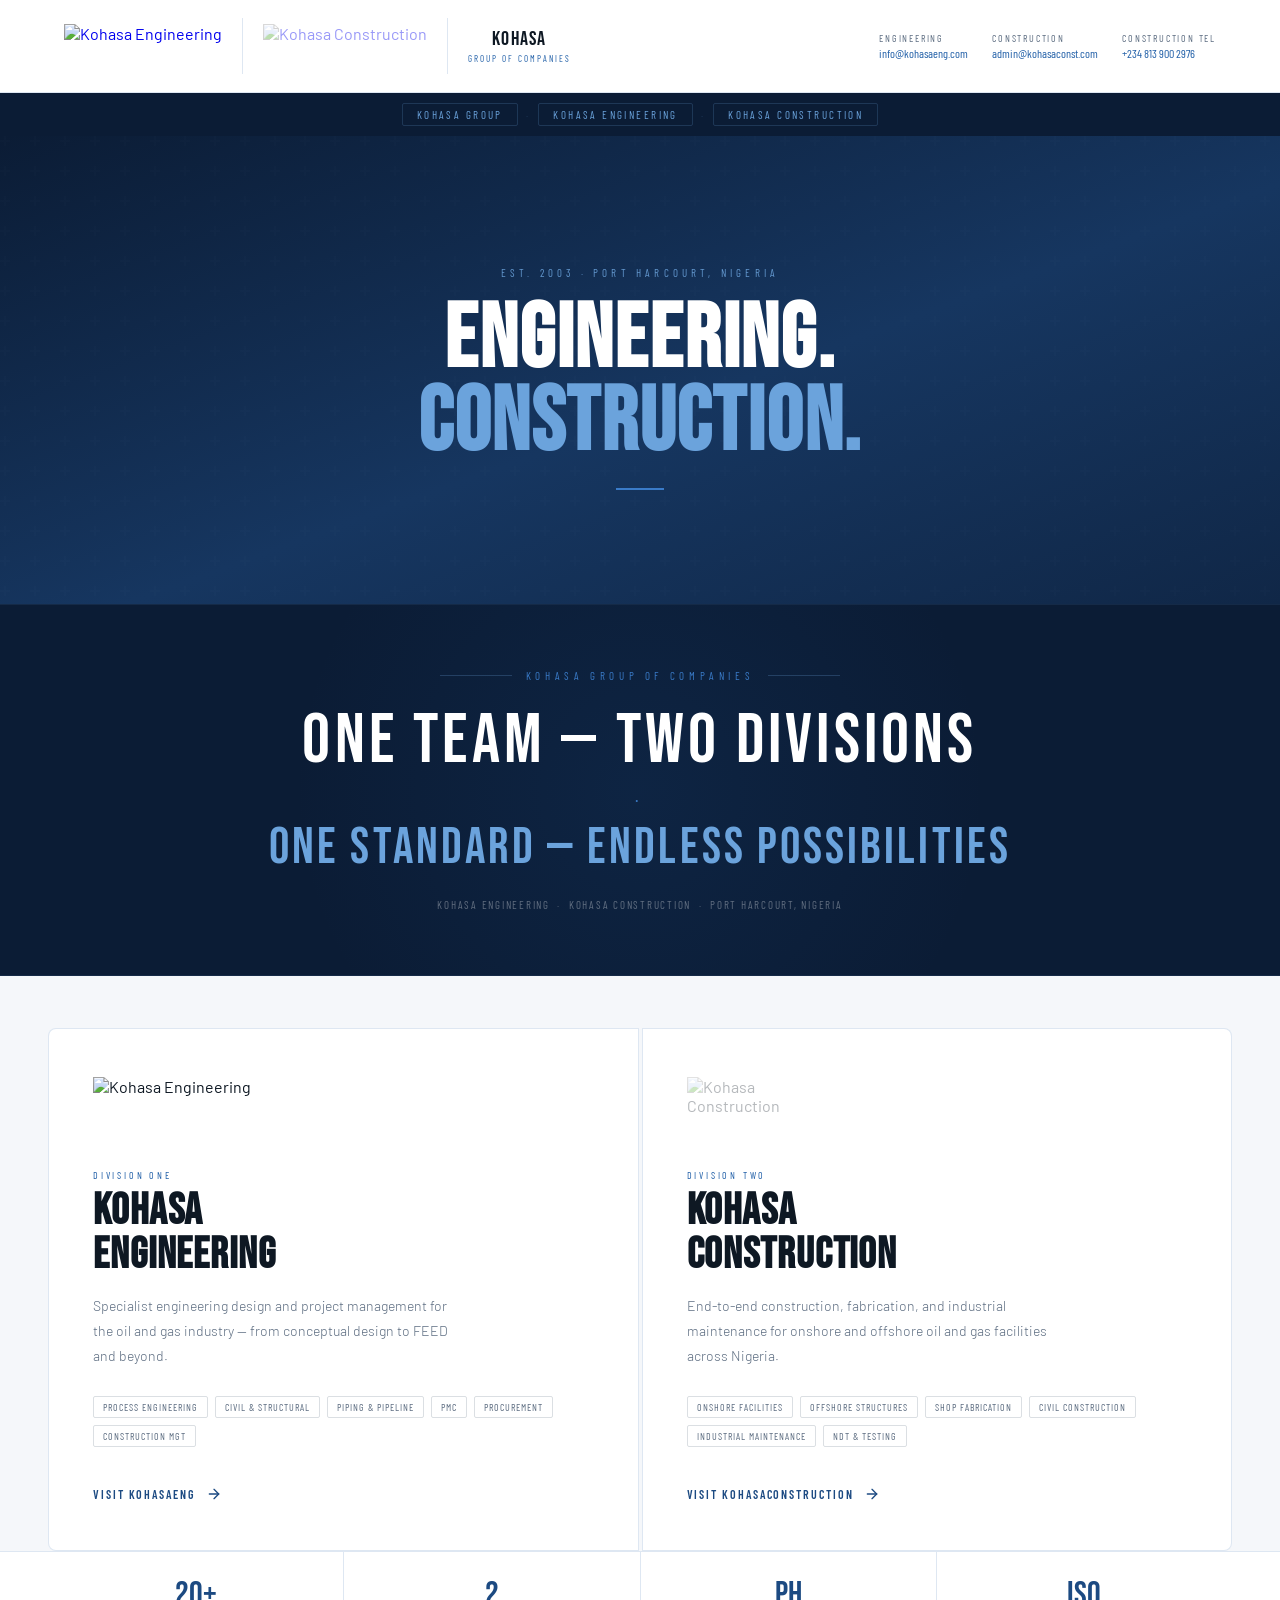
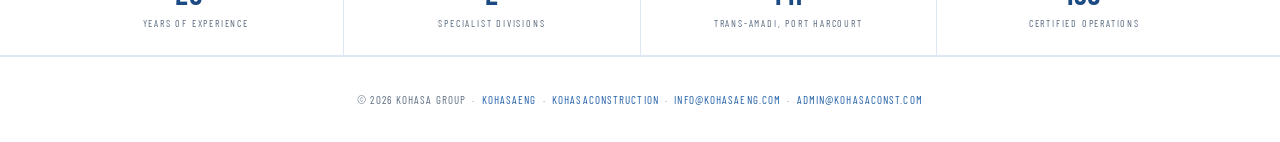
==== index.html @ 7823645b "first commit" ====
<!DOCTYPE html>
<html lang="en">
<head>
<meta charset="UTF-8">
<meta name="viewport" content="width=device-width, initial-scale=1.0">
<title>Kohasa Group — Engineering & Construction</title>
<meta name="description" content="Kohasa Group of Companies — specialist engineering and construction for oil and gas across Nigeria. Kohasa Engineering and Kohasa Construction. Est. 2003, Port Harcourt.">
<meta property="og:title" content="Kohasa Group — Engineering & Construction">
<meta property="og:description" content="Kohasa Group of Companies — One Team, One Standard, Endless Possibilities. Specialist engineering and construction for oil and gas across Nigeria.">
<meta property="og:type" content="website">
<meta name="robots" content="index, follow">
<link rel="preconnect" href="https://fonts.googleapis.com">
<link href="https://fonts.googleapis.com/css2?family=Bebas+Neue&family=Barlow:wght@300;400;500;600&family=Barlow+Condensed:wght@400;600;700&display=swap" rel="stylesheet">
<style>
*,*::before,*::after{box-sizing:border-box;margin:0;padding:0}
html{scroll-behavior:smooth;-webkit-text-size-adjust:100%}
body{background:#F5F7FA;color:#0E1823;font-family:'Barlow',sans-serif;overflow-x:hidden;min-height:100vh}
img{max-width:100%;height:auto;display:block}
:root{
  --blue-900:#0B1C35;--blue-800:#102747;--blue-700:#163660;
  --blue-600:#1C4A82;--blue-500:#2260A8;--blue-400:#3A7BC8;
  --blue-300:#6BA3DC;--blue-100:#E8F0FA;--blue-50:#F3F7FD;
  --ink:#0E1823;--ink2:#2D3A48;--mist:#5E6E82;
  --silver:#C8D4E0;--bg:#F5F7FA;--bg2:#FFFFFF;--bg3:#EDF1F7;
  --font-display:'Bebas Neue',sans-serif;
  --font-condensed:'Barlow Condensed',sans-serif;
  --border:rgba(34,96,168,0.15);
}

/* ── HEADER: three-logo bar ── */
header{
  display:flex;align-items:center;justify-content:space-between;
  padding:18px 64px;border-bottom:1px solid var(--border);
  background:var(--bg2);position:relative;z-index:10;
  flex-wrap:wrap;gap:12px;
}
/* Left: both division logos as clickable links */
.header-logos{display:flex;align-items:center;gap:0}
.header-logo-link{
  display:flex;align-items:center;justify-content:center;
  padding:6px 20px;text-decoration:none;
  border-right:1px solid var(--border);
  transition:background 0.2s;
  position:relative;
}
.header-logo-link:first-child{padding-left:0}
.header-logo-link:last-child{border-right:none}
.header-logo-link:hover{background:var(--blue-50)}
.header-logo-link img{
  height:44px;width:auto;
  object-fit:contain;
  display:block;
  /* No filter — preserve natural logo colours/transparency */
  transition:opacity 0.2s;
}
.header-logo-link:hover img{opacity:0.85}
.logo-label{
  font-family:var(--font-condensed);font-size:9px;letter-spacing:0.2em;
  text-transform:uppercase;color:var(--mist);
  position:absolute;bottom:-18px;left:50%;transform:translateX(-50%);
  white-space:nowrap;display:none; /* shown only on wider screens */
}
/* Right: contact details */
.header-contact{font-family:var(--font-condensed);font-size:12px;color:var(--mist)}
.contact-grid{display:flex;gap:24px;justify-content:flex-end;flex-wrap:wrap}
.contact-item .label{font-size:10px;letter-spacing:0.18em;text-transform:uppercase;color:var(--mist);margin-bottom:2px}
.contact-item .val a{color:var(--blue-500);text-decoration:none;transition:color 0.2s;font-size:12px}
.contact-item .val a:hover{color:var(--blue-700)}

/* ── Group identity bar ── */
.group-bar{
  background:var(--blue-900);
  display:flex;align-items:center;justify-content:center;gap:8px;
  padding:10px 40px;
  font-family:var(--font-condensed);font-size:11px;letter-spacing:0.22em;
  text-transform:uppercase;
}
.group-bar a{
  color:var(--blue-300);text-decoration:none;
  padding:4px 14px;border:1px solid rgba(107,163,220,0.2);border-radius:2px;
  transition:all 0.2s;
}
.group-bar a:hover{color:#fff;border-color:rgba(107,163,220,0.5)}
.group-bar .sep{color:rgba(107,163,220,0.25)}

/* ── Hero ── */
.hero{
  position:relative;min-height:52vh;
  display:flex;flex-direction:column;align-items:center;justify-content:center;
  text-align:center;padding:72px 40px 56px;
  background:linear-gradient(160deg,var(--blue-900) 0%,var(--blue-700) 55%,var(--blue-800) 100%);
  overflow:hidden;
}
.hero::before{
  content:'';position:absolute;inset:0;
  background:url("data:image/svg+xml,%3Csvg width='60' height='60' viewBox='0 0 60 60' xmlns='http://www.w3.org/2000/svg'%3E%3Cg fill='none'%3E%3Cg fill='%23ffffff' fill-opacity='0.025'%3E%3Cpath d='M36 34v-4h-2v4h-4v2h4v4h2v-4h4v-2h-4zm0-30V0h-2v4h-4v2h4v4h2V6h4V4h-4zM6 34v-4H4v4H0v2h4v4h2v-4h4v-2H6zM6 4V0H4v4H0v2h4v4h2V6h4V4H6z'/%3E%3C/g%3E%3C/g%3E%3C/svg%3E");opacity:0.4;
}
.hero-est{font-family:var(--font-condensed);font-size:11px;letter-spacing:0.38em;text-transform:uppercase;color:rgba(107,163,220,0.9);margin-bottom:20px;position:relative;opacity:0;animation:fadeUp 0.6s ease forwards 0.2s}
.hero-title{font-family:var(--font-display);font-size:clamp(40px,7vw,96px);line-height:0.92;letter-spacing:0.02em;color:#fff;position:relative;opacity:0;animation:fadeUp 0.8s ease forwards 0.4s}
.hero-title span{color:var(--blue-300);display:block}
.hero-divider{width:48px;height:2px;background:var(--blue-400);margin:24px auto 0;position:relative;opacity:0;animation:fadeIn 1s ease forwards 0.8s}

/* ── SLOGAN ── */
.slogan-band{
  background:var(--blue-900);padding:64px 40px;text-align:center;
  border-top:1px solid rgba(107,163,220,0.1);border-bottom:1px solid rgba(107,163,220,0.1);
  position:relative;overflow:hidden;
}
.slogan-band::before{
  content:'';position:absolute;left:50%;top:50%;transform:translate(-50%,-50%);
  width:700px;height:700px;
  background:radial-gradient(ellipse,rgba(34,96,168,0.12) 0%,transparent 70%);
  pointer-events:none;
}
.slogan-inner{max-width:900px;margin:0 auto;position:relative}
.slogan-hl{font-family:var(--font-condensed);font-size:11px;letter-spacing:0.42em;text-transform:uppercase;color:var(--blue-400);margin-bottom:24px;display:flex;align-items:center;justify-content:center;gap:14px}
.slogan-hl::before,.slogan-hl::after{content:'';flex:1;max-width:72px;height:1px;background:rgba(107,163,220,0.25)}
.slogan-line1{font-family:var(--font-display);font-size:clamp(32px,5.5vw,72px);line-height:1;letter-spacing:0.06em;color:#fff;display:block;margin-bottom:6px}
.slogan-dot{color:var(--blue-400);margin:12px 0;display:block;font-family:var(--font-condensed);font-size:18px;letter-spacing:0.3em}
.slogan-line2{font-family:var(--font-display);font-size:clamp(24px,4vw,54px);line-height:1;letter-spacing:0.06em;color:var(--blue-300);display:block}
.slogan-sub{font-family:var(--font-condensed);font-size:11px;letter-spacing:0.16em;text-transform:uppercase;color:rgba(255,255,255,0.35);margin-top:24px}

/* ── DIVISION CARDS — logo replaces icon box + numbers removed ── */
.divisions-wrap{padding:52px 48px 0;max-width:1280px;margin:0 auto}
.divisions{display:grid;grid-template-columns:1fr 1fr;gap:3px}
.div-card{
  background:var(--bg2);border:1px solid var(--border);
  padding:48px 44px;text-decoration:none;color:inherit;
  position:relative;overflow:hidden;transition:all 0.35s ease;display:block;
}
.div-card:first-child{border-radius:8px 0 0 8px}
.div-card:last-child{border-radius:0 8px 8px 0}
.div-card::before{content:'';position:absolute;top:0;left:0;right:0;height:3px;background:linear-gradient(90deg,var(--blue-500),var(--blue-400));transform:scaleX(0);transform-origin:left;transition:transform 0.4s ease}
.div-card:hover{border-color:rgba(34,96,168,0.35);transform:translateY(-3px);box-shadow:0 12px 40px rgba(22,54,96,0.12)}
.div-card:hover::before{transform:scaleX(1)}

/* ── Logo in card (replaces generic icon + number) ── */
.card-logo{
  height:64px;width:auto;max-width:160px;
  object-fit:contain;
  display:block;
  margin-bottom:28px;
  /* No background box, no border, no filter — natural transparency */
}

.card-eyebrow{font-family:var(--font-condensed);font-size:10px;letter-spacing:0.28em;text-transform:uppercase;color:var(--blue-500);margin-bottom:8px}
.card-title{font-family:var(--font-display);font-size:clamp(32px,3.5vw,44px);line-height:1;letter-spacing:0.02em;color:var(--ink);margin-bottom:16px}
.card-desc{font-size:14px;font-weight:300;color:var(--mist);line-height:1.8;margin-bottom:28px;max-width:360px}
.card-pills{display:flex;flex-wrap:wrap;gap:7px;margin-bottom:36px}
.pill{font-family:var(--font-condensed);font-size:10px;letter-spacing:0.1em;text-transform:uppercase;color:var(--mist);border:1px solid rgba(94,110,130,0.22);border-radius:2px;padding:4px 9px;transition:all 0.25s}
.div-card:hover .pill{border-color:rgba(34,96,168,0.25);color:var(--ink2)}
.card-cta{display:inline-flex;align-items:center;gap:10px;font-family:var(--font-condensed);font-size:12px;font-weight:600;letter-spacing:0.16em;text-transform:uppercase;color:var(--blue-600);transition:gap 0.3s}
.div-card:hover .card-cta{gap:16px}
.card-cta svg{width:16px;height:16px;stroke:currentColor;fill:none;stroke-width:2;stroke-linecap:round}

/* ── Stats ── */
.stats{display:flex;max-width:1280px;margin:0 auto;padding:0 48px;border-top:1px solid var(--border);border-bottom:1px solid var(--border);background:var(--bg2)}
.stat{flex:1;padding:26px 20px;text-align:center;border-right:1px solid var(--border)}
.stat:last-child{border-right:none}
.stat-num{font-family:var(--font-display);font-size:34px;color:var(--blue-600);line-height:1}
.stat-lbl{font-family:var(--font-condensed);font-size:10px;letter-spacing:0.18em;text-transform:uppercase;color:var(--mist);margin-top:5px}

/* ── Footer ── */
footer{text-align:center;padding:36px 24px;border-top:1px solid var(--border);background:var(--bg2)}
footer p{font-family:var(--font-condensed);font-size:11px;letter-spacing:0.1em;text-transform:uppercase;color:var(--mist)}
footer a{color:var(--blue-500);text-decoration:none}

@keyframes fadeUp{from{opacity:0;transform:translateY(20px)}to{opacity:1;transform:translateY(0)}}
@keyframes fadeIn{from{opacity:0}to{opacity:1}}

/* ── RESPONSIVE ── */
@media(max-width:1024px){
  header,.divisions-wrap{padding-left:32px;padding-right:32px}
  .stats{padding:0 32px}
  .div-card{padding:40px 32px}
  .header-logo-link{padding:6px 14px}
  .header-logo-link img{height:38px}
}
@media(max-width:768px){
  header{padding:14px 20px;flex-direction:column;align-items:flex-start;gap:14px}
  .header-logos{gap:0;width:100%}
  .header-logo-link{padding:4px 12px;flex:1;justify-content:center}
  .header-logo-link:first-child{padding-left:6px}
  .header-logo-link img{height:34px}
  .contact-grid{gap:12px}
  .group-bar{padding:8px 20px;font-size:10px;gap:6px;flex-wrap:wrap;justify-content:center}
  .hero{padding:56px 24px 44px;min-height:auto}
  .hero-title{font-size:clamp(36px,10vw,64px)}
  .slogan-band{padding:48px 24px}
  .slogan-line1{font-size:clamp(26px,7vw,52px)}
  .slogan-line2{font-size:clamp(20px,5.5vw,40px)}
  .divisions-wrap{padding:36px 20px 0}
  .divisions{grid-template-columns:1fr;gap:2px}
  .div-card:first-child{border-radius:8px 8px 0 0}
  .div-card:last-child{border-radius:0 0 8px 8px}
  .div-card{padding:32px 24px}
  .card-logo{height:52px}
  .stats{flex-wrap:wrap;padding:0 20px}
  .stat{flex:1 1 50%;border-right:none;border-bottom:1px solid var(--border)}
  .stat:nth-child(3),.stat:nth-child(4){border-bottom:none}
  footer{padding:24px 20px}
}
@media(max-width:480px){
  .header-logos{justify-content:space-between}
  .header-logo-link img{height:30px}
  .div-card{padding:24px 18px}
  .card-title{font-size:clamp(28px,8vw,38px)}
  .stat-num{font-size:28px}
  .group-bar a{padding:3px 10px}
}
</style>
</head>
<body>

<!-- HEADER: Engineering logo + Construction logo + contact -->
<header>
  <div class="header-logos">
    <!-- Engineering logo → clicks to Engineering site -->
    <a href="/kohasaeng-homepage" class="header-logo-link" title="Kohasa Engineering">
      <img src="https://drive.google.com/thumbnail?id=1r__-mLttRfHxNnIBa6eSXWG81jdgNF5y&sz=w400"
           alt="Kohasa Engineering"
           width="auto" height="44"
           loading="eager">
    </a>
    <!-- Construction logo → clicks to Construction site -->
    <a href="/kohasaconstruction-homepage" class="header-logo-link" title="Kohasa Construction">
      <img src="https://drive.google.com/thumbnail?id=149LEx84gGeRgpYw9gJ3u1e4w8W-I6AcC&sz=w400"
           alt="Kohasa Construction"
           width="auto" height="44"
           loading="eager"
           onerror="this.style.opacity='0.4';this.alt='Kohasa Construction'">
    </a>
    <!-- Group name → stays on/leads to this landing page -->
    <a href="/" class="header-logo-link" title="Kohasa Group of Companies" style="font-family:var(--font-display);font-size:clamp(14px,2vw,20px);letter-spacing:0.06em;color:var(--ink);flex-direction:column;line-height:1;gap:2px;white-space:nowrap">
      KOHASA<span style="font-family:var(--font-condensed);font-size:9px;letter-spacing:0.22em;color:var(--blue-500);text-transform:uppercase;margin-top:3px">GROUP OF COMPANIES</span>
    </a>
  </div>
  <div class="header-contact">
    <div class="contact-grid">
      <div class="contact-item">
        <div class="label">Engineering</div>
        <div class="val"><a href="mailto:info@kohasaeng.com">info@kohasaeng.com</a></div>
      </div>
      <div class="contact-item">
        <div class="label">Construction</div>
        <div class="val"><a href="mailto:admin@kohasaconst.com">admin@kohasaconst.com</a></div>
      </div>
      <div class="contact-item">
        <div class="label">Construction Tel</div>
        <div class="val"><a href="tel:+2348139002976">+234 813 900 2976</a></div>
      </div>
    </div>
  </div>
</header>

<!-- Group nav bar -->
<div class="group-bar">
  <a href="/">Kohasa Group</a>
  <span class="sep">·</span>
  <a href="/kohasaeng-homepage">Kohasa Engineering</a>
  <span class="sep">·</span>
  <a href="/kohasaconstruction-homepage">Kohasa Construction</a>
</div>

<main>
  <section class="hero">
    <p class="hero-est">Est. 2003 · Port Harcourt, Nigeria</p>
    <h1 class="hero-title">Engineering.<span>Construction.</span></h1>
    <div class="hero-divider"></div>
  </section>

  <!-- SLOGAN -->
  <div class="slogan-band">
    <div class="slogan-inner">
      <div class="slogan-hl">Kohasa Group of Companies</div>
      <span class="slogan-line1">ONE TEAM — TWO DIVISIONS</span>
      <span class="slogan-dot">·</span>
      <span class="slogan-line2">ONE STANDARD — ENDLESS POSSIBILITIES</span>
      <p class="slogan-sub">Kohasa Engineering &nbsp;·&nbsp; Kohasa Construction &nbsp;·&nbsp; Port Harcourt, Nigeria</p>
    </div>
  </div>

  <!-- DIVISION CARDS — actual logos, no 01/02 numbers, no generic SVG boxes -->
  <div class="divisions-wrap">
    <div class="divisions">
      <a href="/kohasaeng-homepage" class="div-card">
        <!-- Engineering logo replaces generic house icon + "01" -->
        <img
          src="https://drive.google.com/thumbnail?id=1r__-mLttRfHxNnIBa6eSXWG81jdgNF5y&sz=w400"
          alt="Kohasa Engineering"
          class="card-logo"
          loading="eager">
        <p class="card-eyebrow">Division One</p>
        <h2 class="card-title">KOHASA<br>ENGINEERING</h2>
        <p class="card-desc">Specialist engineering design and project management for the oil and gas industry — from conceptual design to FEED and beyond.</p>
        <div class="card-pills">
          <span class="pill">Process Engineering</span><span class="pill">Civil & Structural</span>
          <span class="pill">Piping & Pipeline</span><span class="pill">PMC</span>
          <span class="pill">Procurement</span><span class="pill">Construction Mgt</span>
        </div>
        <span class="card-cta">Visit KohasaEng <svg viewBox="0 0 24 24"><line x1="5" y1="12" x2="19" y2="12"/><polyline points="12 5 19 12 12 19"/></svg></span>
      </a>

      <a href="/kohasaconstruction-homepage" class="div-card">
        <!-- Construction logo replaces generic hexagon icon + "02" -->
        <img
          src="https://drive.google.com/thumbnail?id=149LEx84gGeRgpYw9gJ3u1e4w8W-I6AcC&sz=w400"
          alt="Kohasa Construction"
          class="card-logo"
          loading="eager"
          onerror="this.style.opacity='0.3'">
        <p class="card-eyebrow">Division Two</p>
        <h2 class="card-title">KOHASA<br>CONSTRUCTION</h2>
        <p class="card-desc">End-to-end construction, fabrication, and industrial maintenance for onshore and offshore oil and gas facilities across Nigeria.</p>
        <div class="card-pills">
          <span class="pill">Onshore Facilities</span><span class="pill">Offshore Structures</span>
          <span class="pill">Shop Fabrication</span><span class="pill">Civil Construction</span>
          <span class="pill">Industrial Maintenance</span><span class="pill">NDT & Testing</span>
        </div>
        <span class="card-cta">Visit KohasaConstruction <svg viewBox="0 0 24 24"><line x1="5" y1="12" x2="19" y2="12"/><polyline points="12 5 19 12 12 19"/></svg></span>
      </a>
    </div>
  </div>

  <div class="stats" style="margin-top:0">
    <div class="stat"><div class="stat-num">20+</div><div class="stat-lbl">Years of Experience</div></div>
    <div class="stat"><div class="stat-num">2</div><div class="stat-lbl">Specialist Divisions</div></div>
    <div class="stat"><div class="stat-num">PH</div><div class="stat-lbl">Trans-Amadi, Port Harcourt</div></div>
    <div class="stat"><div class="stat-num">ISO</div><div class="stat-lbl">Certified Operations</div></div>
  </div>
</main>

<footer>
  <p>© 2026 Kohasa Group &nbsp;·&nbsp; <a href="/kohasaeng-homepage">KohasaEng</a> &nbsp;·&nbsp; <a href="/kohasaconstruction-homepage">KohasaConstruction</a> &nbsp;·&nbsp; <a href="mailto:info@kohasaeng.com">info@kohasaeng.com</a> &nbsp;·&nbsp; <a href="mailto:admin@kohasaconst.com">admin@kohasaconst.com</a></p>
</footer>

</body>
</html>
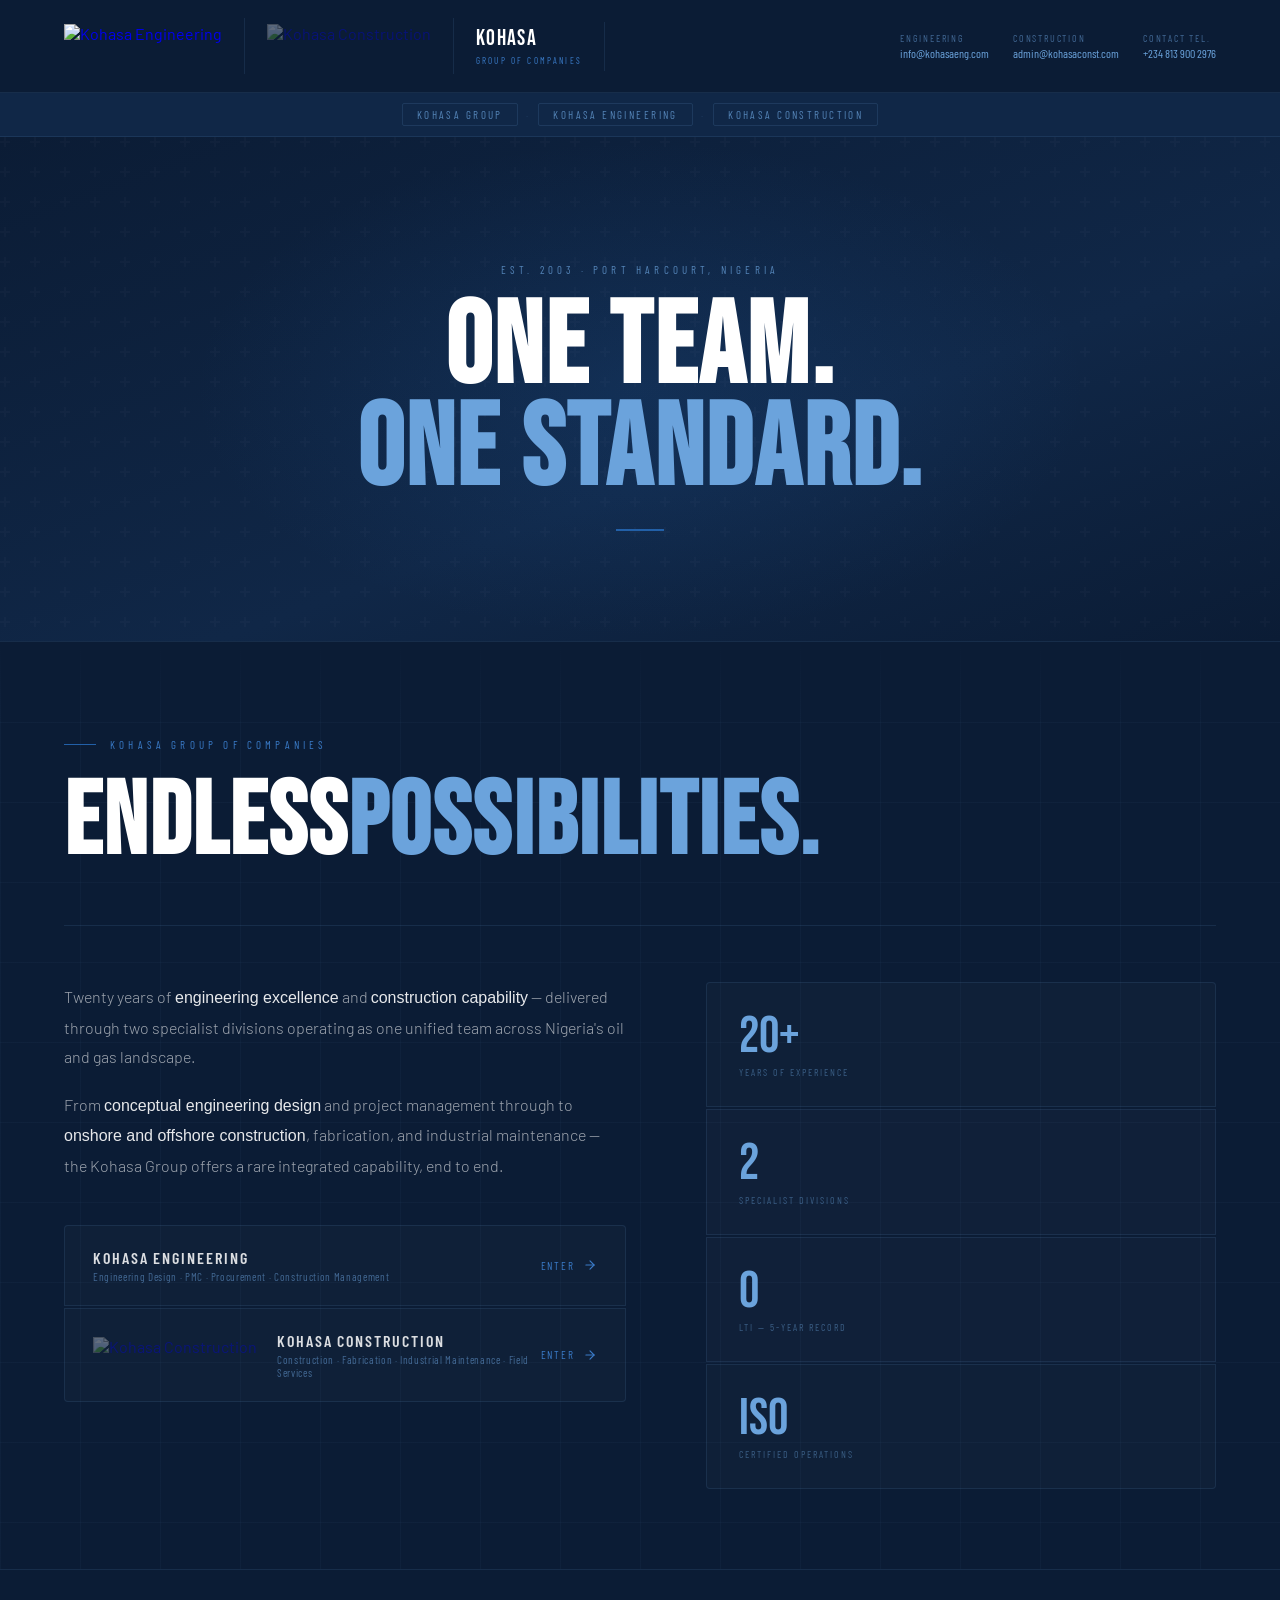
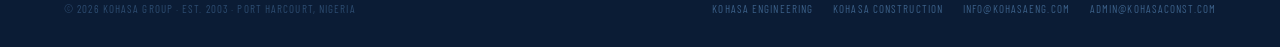
==== commit 8ba4c9db: "Initial commit" ====
--- a/index.html
+++ b/index.html
@@ -14,7 +14,7 @@
 <style>
 *,*::before,*::after{box-sizing:border-box;margin:0;padding:0}
 html{scroll-behavior:smooth;-webkit-text-size-adjust:100%}
-body{background:#F5F7FA;color:#0E1823;font-family:'Barlow',sans-serif;overflow-x:hidden;min-height:100vh}
+body{background:#0B1C35;color:#0E1823;font-family:'Barlow',sans-serif;overflow-x:hidden;min-height:100vh}
 img{max-width:100%;height:auto;display:block}
 :root{
   --blue-900:#0B1C35;--blue-800:#102747;--blue-700:#163660;
@@ -25,214 +25,317 @@
   --font-display:'Bebas Neue',sans-serif;
   --font-condensed:'Barlow Condensed',sans-serif;
   --border:rgba(34,96,168,0.15);
-}
-
-/* ── HEADER: three-logo bar ── */
+  --border-dark:rgba(107,163,220,0.12);
+}
+
+/* ── HEADER ── */
 header{
   display:flex;align-items:center;justify-content:space-between;
-  padding:18px 64px;border-bottom:1px solid var(--border);
-  background:var(--bg2);position:relative;z-index:10;
+  padding:18px 64px;border-bottom:1px solid var(--border-dark);
+  background:var(--blue-900);position:relative;z-index:10;
   flex-wrap:wrap;gap:12px;
 }
-/* Left: both division logos as clickable links */
 .header-logos{display:flex;align-items:center;gap:0}
 .header-logo-link{
   display:flex;align-items:center;justify-content:center;
-  padding:6px 20px;text-decoration:none;
-  border-right:1px solid var(--border);
+  padding:6px 22px;text-decoration:none;
+  border-right:1px solid var(--border-dark);
   transition:background 0.2s;
-  position:relative;
 }
 .header-logo-link:first-child{padding-left:0}
 .header-logo-link:last-child{border-right:none}
-.header-logo-link:hover{background:var(--blue-50)}
+.header-logo-link:hover{background:rgba(255,255,255,0.04)}
 .header-logo-link img{
-  height:44px;width:auto;
-  object-fit:contain;
-  display:block;
-  /* No filter — preserve natural logo colours/transparency */
+  height:44px;width:auto;object-fit:contain;display:block;
   transition:opacity 0.2s;
 }
-.header-logo-link:hover img{opacity:0.85}
-.logo-label{
-  font-family:var(--font-condensed);font-size:9px;letter-spacing:0.2em;
-  text-transform:uppercase;color:var(--mist);
-  position:absolute;bottom:-18px;left:50%;transform:translateX(-50%);
-  white-space:nowrap;display:none; /* shown only on wider screens */
-}
-/* Right: contact details */
-.header-contact{font-family:var(--font-condensed);font-size:12px;color:var(--mist)}
+.header-logo-link:hover img{opacity:0.8}
+/* Group name text link */
+.group-name-link{
+  display:flex;flex-direction:column;line-height:1;gap:3px;
+  padding:6px 22px;text-decoration:none;border-right:1px solid var(--border-dark);
+  transition:background 0.2s;
+}
+.group-name-link:hover{background:rgba(255,255,255,0.04)}
+.group-name-link .gn{font-family:var(--font-display);font-size:clamp(16px,2vw,22px);letter-spacing:0.06em;color:#fff;line-height:1}
+.group-name-link .gs{font-family:var(--font-condensed);font-size:9px;letter-spacing:0.24em;color:var(--blue-400);text-transform:uppercase;margin-top:3px}
+/* Header contact */
+.header-contact{font-family:var(--font-condensed);font-size:12px}
 .contact-grid{display:flex;gap:24px;justify-content:flex-end;flex-wrap:wrap}
-.contact-item .label{font-size:10px;letter-spacing:0.18em;text-transform:uppercase;color:var(--mist);margin-bottom:2px}
-.contact-item .val a{color:var(--blue-500);text-decoration:none;transition:color 0.2s;font-size:12px}
-.contact-item .val a:hover{color:var(--blue-700)}
-
-/* ── Group identity bar ── */
+.contact-item .label{font-size:10px;letter-spacing:0.18em;text-transform:uppercase;color:rgba(107,163,220,0.55);margin-bottom:2px}
+.contact-item .val a{color:var(--blue-300);text-decoration:none;transition:color 0.2s;font-size:12px}
+.contact-item .val a:hover{color:#fff}
+
+/* ── Group nav bar ── */
 .group-bar{
-  background:var(--blue-900);
+  background:var(--blue-800);border-bottom:1px solid var(--border-dark);
   display:flex;align-items:center;justify-content:center;gap:8px;
   padding:10px 40px;
-  font-family:var(--font-condensed);font-size:11px;letter-spacing:0.22em;
-  text-transform:uppercase;
+  font-family:var(--font-condensed);font-size:11px;letter-spacing:0.22em;text-transform:uppercase;
 }
 .group-bar a{
-  color:var(--blue-300);text-decoration:none;
-  padding:4px 14px;border:1px solid rgba(107,163,220,0.2);border-radius:2px;
+  color:rgba(107,163,220,0.75);text-decoration:none;
+  padding:4px 14px;border:1px solid rgba(107,163,220,0.15);border-radius:2px;
   transition:all 0.2s;
 }
 .group-bar a:hover{color:#fff;border-color:rgba(107,163,220,0.5)}
-.group-bar .sep{color:rgba(107,163,220,0.25)}
-
-/* ── Hero ── */
+.group-bar .sep{color:rgba(107,163,220,0.2)}
+
+/* ── HERO ── */
 .hero{
-  position:relative;min-height:52vh;
+  position:relative;min-height:56vh;
   display:flex;flex-direction:column;align-items:center;justify-content:center;
-  text-align:center;padding:72px 40px 56px;
-  background:linear-gradient(160deg,var(--blue-900) 0%,var(--blue-700) 55%,var(--blue-800) 100%);
+  text-align:center;padding:80px 40px 64px;
+  background:linear-gradient(160deg,var(--blue-900) 0%,var(--blue-800) 60%,var(--blue-900) 100%);
   overflow:hidden;
 }
 .hero::before{
   content:'';position:absolute;inset:0;
-  background:url("data:image/svg+xml,%3Csvg width='60' height='60' viewBox='0 0 60 60' xmlns='http://www.w3.org/2000/svg'%3E%3Cg fill='none'%3E%3Cg fill='%23ffffff' fill-opacity='0.025'%3E%3Cpath d='M36 34v-4h-2v4h-4v2h4v4h2v-4h4v-2h-4zm0-30V0h-2v4h-4v2h4v4h2V6h4V4h-4zM6 34v-4H4v4H0v2h4v4h2v-4h4v-2H6zM6 4V0H4v4H0v2h4v4h2V6h4V4H6z'/%3E%3C/g%3E%3C/g%3E%3C/svg%3E");opacity:0.4;
-}
-.hero-est{font-family:var(--font-condensed);font-size:11px;letter-spacing:0.38em;text-transform:uppercase;color:rgba(107,163,220,0.9);margin-bottom:20px;position:relative;opacity:0;animation:fadeUp 0.6s ease forwards 0.2s}
-.hero-title{font-family:var(--font-display);font-size:clamp(40px,7vw,96px);line-height:0.92;letter-spacing:0.02em;color:#fff;position:relative;opacity:0;animation:fadeUp 0.8s ease forwards 0.4s}
-.hero-title span{color:var(--blue-300);display:block}
-.hero-divider{width:48px;height:2px;background:var(--blue-400);margin:24px auto 0;position:relative;opacity:0;animation:fadeIn 1s ease forwards 0.8s}
-
-/* ── SLOGAN ── */
-.slogan-band{
-  background:var(--blue-900);padding:64px 40px;text-align:center;
-  border-top:1px solid rgba(107,163,220,0.1);border-bottom:1px solid rgba(107,163,220,0.1);
+  background:url("data:image/svg+xml,%3Csvg width='60' height='60' viewBox='0 0 60 60' xmlns='http://www.w3.org/2000/svg'%3E%3Cg fill='none'%3E%3Cg fill='%23ffffff' fill-opacity='0.02'%3E%3Cpath d='M36 34v-4h-2v4h-4v2h4v4h2v-4h4v-2h-4zm0-30V0h-2v4h-4v2h4v4h2V6h4V4h-4zM6 34v-4H4v4H0v2h4v4h2v-4h4v-2H6zM6 4V0H4v4H0v2h4v4h2V6h4V4H6z'/%3E%3C/g%3E%3C/g%3E%3C/svg%3E");
+  opacity:1;
+}
+/* Radial glow behind hero text */
+.hero::after{
+  content:'';position:absolute;left:50%;top:50%;transform:translate(-50%,-50%);
+  width:900px;height:500px;
+  background:radial-gradient(ellipse,rgba(34,96,168,0.18) 0%,transparent 70%);
+  pointer-events:none;
+}
+.hero-est{
+  font-family:var(--font-condensed);font-size:11px;letter-spacing:0.38em;
+  text-transform:uppercase;color:rgba(107,163,220,0.75);
+  margin-bottom:22px;position:relative;z-index:1;
+  opacity:0;animation:fadeUp 0.6s ease forwards 0.2s;
+}
+.hero-title{
+  font-family:var(--font-display);
+  font-size:clamp(52px,9vw,128px);
+  line-height:0.88;letter-spacing:0.02em;color:#fff;
+  position:relative;z-index:1;
+  opacity:0;animation:fadeUp 0.8s ease forwards 0.4s;
+}
+.hero-title em{font-style:normal;color:var(--blue-300);display:block}
+.hero-divider{
+  width:48px;height:2px;background:var(--blue-500);
+  margin:28px auto 0;position:relative;z-index:1;
+  opacity:0;animation:fadeIn 1s ease forwards 0.9s;
+}
+
+/* ── ENDLESS POSSIBILITIES — main group statement ── */
+.possibilities{
+  background:var(--blue-900);
   position:relative;overflow:hidden;
-}
-.slogan-band::before{
-  content:'';position:absolute;left:50%;top:50%;transform:translate(-50%,-50%);
-  width:700px;height:700px;
-  background:radial-gradient(ellipse,rgba(34,96,168,0.12) 0%,transparent 70%);
+  border-top:1px solid var(--border-dark);
+}
+/* Architectural grid lines */
+.possibilities::before{
+  content:'';position:absolute;inset:0;
+  background:
+    linear-gradient(rgba(107,163,220,0.04) 1px,transparent 1px),
+    linear-gradient(90deg,rgba(107,163,220,0.04) 1px,transparent 1px);
+  background-size:80px 80px;
   pointer-events:none;
 }
-.slogan-inner{max-width:900px;margin:0 auto;position:relative}
-.slogan-hl{font-family:var(--font-condensed);font-size:11px;letter-spacing:0.42em;text-transform:uppercase;color:var(--blue-400);margin-bottom:24px;display:flex;align-items:center;justify-content:center;gap:14px}
-.slogan-hl::before,.slogan-hl::after{content:'';flex:1;max-width:72px;height:1px;background:rgba(107,163,220,0.25)}
-.slogan-line1{font-family:var(--font-display);font-size:clamp(32px,5.5vw,72px);line-height:1;letter-spacing:0.06em;color:#fff;display:block;margin-bottom:6px}
-.slogan-dot{color:var(--blue-400);margin:12px 0;display:block;font-family:var(--font-condensed);font-size:18px;letter-spacing:0.3em}
-.slogan-line2{font-family:var(--font-display);font-size:clamp(24px,4vw,54px);line-height:1;letter-spacing:0.06em;color:var(--blue-300);display:block}
-.slogan-sub{font-family:var(--font-condensed);font-size:11px;letter-spacing:0.16em;text-transform:uppercase;color:rgba(255,255,255,0.35);margin-top:24px}
-
-/* ── DIVISION CARDS — logo replaces icon box + numbers removed ── */
-.divisions-wrap{padding:52px 48px 0;max-width:1280px;margin:0 auto}
-.divisions{display:grid;grid-template-columns:1fr 1fr;gap:3px}
-.div-card{
-  background:var(--bg2);border:1px solid var(--border);
-  padding:48px 44px;text-decoration:none;color:inherit;
-  position:relative;overflow:hidden;transition:all 0.35s ease;display:block;
-}
-.div-card:first-child{border-radius:8px 0 0 8px}
-.div-card:last-child{border-radius:0 8px 8px 0}
-.div-card::before{content:'';position:absolute;top:0;left:0;right:0;height:3px;background:linear-gradient(90deg,var(--blue-500),var(--blue-400));transform:scaleX(0);transform-origin:left;transition:transform 0.4s ease}
-.div-card:hover{border-color:rgba(34,96,168,0.35);transform:translateY(-3px);box-shadow:0 12px 40px rgba(22,54,96,0.12)}
-.div-card:hover::before{transform:scaleX(1)}
-
-/* ── Logo in card (replaces generic icon + number) ── */
-.card-logo{
-  height:64px;width:auto;max-width:160px;
-  object-fit:contain;
-  display:block;
-  margin-bottom:28px;
-  /* No background box, no border, no filter — natural transparency */
-}
-
-.card-eyebrow{font-family:var(--font-condensed);font-size:10px;letter-spacing:0.28em;text-transform:uppercase;color:var(--blue-500);margin-bottom:8px}
-.card-title{font-family:var(--font-display);font-size:clamp(32px,3.5vw,44px);line-height:1;letter-spacing:0.02em;color:var(--ink);margin-bottom:16px}
-.card-desc{font-size:14px;font-weight:300;color:var(--mist);line-height:1.8;margin-bottom:28px;max-width:360px}
-.card-pills{display:flex;flex-wrap:wrap;gap:7px;margin-bottom:36px}
-.pill{font-family:var(--font-condensed);font-size:10px;letter-spacing:0.1em;text-transform:uppercase;color:var(--mist);border:1px solid rgba(94,110,130,0.22);border-radius:2px;padding:4px 9px;transition:all 0.25s}
-.div-card:hover .pill{border-color:rgba(34,96,168,0.25);color:var(--ink2)}
-.card-cta{display:inline-flex;align-items:center;gap:10px;font-family:var(--font-condensed);font-size:12px;font-weight:600;letter-spacing:0.16em;text-transform:uppercase;color:var(--blue-600);transition:gap 0.3s}
-.div-card:hover .card-cta{gap:16px}
-.card-cta svg{width:16px;height:16px;stroke:currentColor;fill:none;stroke-width:2;stroke-linecap:round}
-
-/* ── Stats ── */
-.stats{display:flex;max-width:1280px;margin:0 auto;padding:0 48px;border-top:1px solid var(--border);border-bottom:1px solid var(--border);background:var(--bg2)}
-.stat{flex:1;padding:26px 20px;text-align:center;border-right:1px solid var(--border)}
-.stat:last-child{border-right:none}
-.stat-num{font-family:var(--font-display);font-size:34px;color:var(--blue-600);line-height:1}
-.stat-lbl{font-family:var(--font-condensed);font-size:10px;letter-spacing:0.18em;text-transform:uppercase;color:var(--mist);margin-top:5px}
-
-/* ── Footer ── */
-footer{text-align:center;padding:36px 24px;border-top:1px solid var(--border);background:var(--bg2)}
-footer p{font-family:var(--font-condensed);font-size:11px;letter-spacing:0.1em;text-transform:uppercase;color:var(--mist)}
-footer a{color:var(--blue-500);text-decoration:none}
-
+/* Top fade */
+.possibilities::after{
+  content:'';position:absolute;top:0;left:0;right:0;height:80px;
+  background:linear-gradient(var(--blue-900),transparent);
+  pointer-events:none;z-index:1;
+}
+
+.poss-inner{
+  max-width:1280px;margin:0 auto;
+  padding:96px 64px 80px;
+  position:relative;z-index:2;
+}
+
+/* Eyebrow */
+.poss-eyebrow{
+  font-family:var(--font-condensed);font-size:11px;letter-spacing:0.38em;
+  text-transform:uppercase;color:var(--blue-400);
+  display:flex;align-items:center;gap:14px;margin-bottom:28px;
+}
+.poss-eyebrow::before{content:'';width:32px;height:1px;background:var(--blue-500);flex-shrink:0}
+
+/* Main heading */
+.poss-heading{
+  font-family:var(--font-display);
+  font-size:clamp(56px,8vw,120px);
+  line-height:0.88;letter-spacing:0.02em;color:#fff;
+  margin-bottom:0;
+}
+.poss-heading em{font-style:normal;color:var(--blue-300)}
+
+/* Horizontal rule */
+.poss-rule{
+  width:100%;height:1px;background:var(--border-dark);
+  margin:56px 0;
+}
+
+/* Two-column layout beneath heading */
+.poss-cols{
+  display:grid;grid-template-columns:1.1fr 1fr;
+  gap:80px;align-items:start;
+}
+
+/* Left col — group description */
+.poss-body{
+  font-size:16px;font-weight:300;color:rgba(255,255,255,0.6);
+  line-height:1.85;
+}
+.poss-body strong{color:rgba(255,255,255,0.9);font-weight:500}
+
+/* Division entry links */
+.division-entries{
+  display:flex;flex-direction:column;gap:2px;
+  margin-top:44px;
+}
+.div-entry{
+  display:flex;align-items:center;justify-content:space-between;
+  padding:22px 28px;
+  border:1px solid var(--border-dark);
+  text-decoration:none;
+  transition:all 0.3s ease;
+  position:relative;overflow:hidden;
+  background:rgba(255,255,255,0.02);
+}
+.div-entry::before{
+  content:'';position:absolute;left:0;top:0;bottom:0;width:2px;
+  background:linear-gradient(180deg,var(--blue-500),var(--blue-400));
+  transform:scaleY(0);transform-origin:top;transition:transform 0.35s ease;
+}
+.div-entry:first-child{border-radius:4px 4px 0 0}
+.div-entry:last-child{border-radius:0 0 4px 4px}
+.div-entry:hover{
+  border-color:rgba(107,163,220,0.3);
+  background:rgba(255,255,255,0.04);
+}
+.div-entry:hover::before{transform:scaleY(1)}
+.div-entry-left{display:flex;align-items:center;gap:20px}
+.div-entry-logo{height:36px;width:auto;object-fit:contain;flex-shrink:0;opacity:0.9;transition:opacity 0.2s}
+.div-entry:hover .div-entry-logo{opacity:1}
+.div-entry-text{}
+.div-entry-name{
+  font-family:var(--font-condensed);font-size:16px;font-weight:600;
+  letter-spacing:0.12em;text-transform:uppercase;color:rgba(255,255,255,0.85);
+  transition:color 0.2s;
+}
+.div-entry:hover .div-entry-name{color:#fff}
+.div-entry-desc{
+  font-family:var(--font-condensed);font-size:11px;letter-spacing:0.06em;
+  color:rgba(107,163,220,0.55);margin-top:3px;
+}
+.div-entry-arrow{
+  font-family:var(--font-condensed);font-size:11px;letter-spacing:0.16em;
+  text-transform:uppercase;color:var(--blue-400);
+  display:flex;align-items:center;gap:8px;flex-shrink:0;
+  transition:gap 0.3s,color 0.2s;
+}
+.div-entry:hover .div-entry-arrow{gap:14px;color:var(--blue-300)}
+.div-entry-arrow svg{width:14px;height:14px;stroke:currentColor;fill:none;stroke-width:2;stroke-linecap:round}
+
+/* Right col — stats */
+.poss-stats{display:flex;flex-direction:column;gap:2px}
+.poss-stat{
+  padding:28px 32px;
+  border:1px solid var(--border-dark);
+  background:rgba(255,255,255,0.02);
+  transition:border-color 0.3s;
+}
+.poss-stat:first-child{border-radius:4px 4px 0 0}
+.poss-stat:last-child{border-radius:0 0 4px 4px}
+.poss-stat:hover{border-color:rgba(107,163,220,0.3)}
+.poss-stat-num{
+  font-family:var(--font-display);font-size:clamp(36px,4vw,52px);
+  color:var(--blue-300);line-height:1;margin-bottom:4px;
+}
+.poss-stat-lbl{
+  font-family:var(--font-condensed);font-size:10px;letter-spacing:0.2em;
+  text-transform:uppercase;color:rgba(107,163,220,0.45);
+}
+
+/* ── FOOTER ── */
+footer{
+  background:var(--blue-900);
+  border-top:1px solid var(--border-dark);
+  padding:32px 64px;
+  display:flex;align-items:center;justify-content:space-between;
+  flex-wrap:wrap;gap:16px;
+}
+.footer-copy{font-family:var(--font-condensed);font-size:11px;letter-spacing:0.1em;text-transform:uppercase;color:rgba(107,163,220,0.35)}
+.footer-links{display:flex;gap:20px;flex-wrap:wrap}
+.footer-links a{font-family:var(--font-condensed);font-size:11px;letter-spacing:0.1em;text-transform:uppercase;color:rgba(107,163,220,0.5);text-decoration:none;transition:color 0.2s}
+.footer-links a:hover{color:var(--blue-300)}
+
+/* ── ANIMATIONS ── */
 @keyframes fadeUp{from{opacity:0;transform:translateY(20px)}to{opacity:1;transform:translateY(0)}}
 @keyframes fadeIn{from{opacity:0}to{opacity:1}}
 
 /* ── RESPONSIVE ── */
-@media(max-width:1024px){
-  header,.divisions-wrap{padding-left:32px;padding-right:32px}
-  .stats{padding:0 32px}
-  .div-card{padding:40px 32px}
-  .header-logo-link{padding:6px 14px}
-  .header-logo-link img{height:38px}
+@media(max-width:1100px){
+  .poss-inner{padding:80px 40px 64px}
+  .poss-cols{gap:48px}
+  footer{padding:28px 40px}
+}
+@media(max-width:900px){
+  .poss-cols{grid-template-columns:1fr;gap:40px}
+  .poss-stats{display:grid;grid-template-columns:1fr 1fr;gap:2px}
+  .poss-stat:first-child{border-radius:4px 0 0 0}
+  .poss-stat:nth-child(2){border-radius:0 4px 0 0}
+  .poss-stat:nth-child(3){border-radius:0 0 0 4px}
+  .poss-stat:last-child{border-radius:0 0 4px 0}
 }
 @media(max-width:768px){
-  header{padding:14px 20px;flex-direction:column;align-items:flex-start;gap:14px}
-  .header-logos{gap:0;width:100%}
-  .header-logo-link{padding:4px 12px;flex:1;justify-content:center}
+  header{padding:14px 20px;flex-direction:column;align-items:flex-start;gap:12px}
+  .header-logos{width:100%}
+  .header-logo-link,.group-name-link{padding:4px 12px;flex:1;justify-content:center}
   .header-logo-link:first-child{padding-left:6px}
-  .header-logo-link img{height:34px}
+  .header-logo-link img{height:32px}
   .contact-grid{gap:12px}
   .group-bar{padding:8px 20px;font-size:10px;gap:6px;flex-wrap:wrap;justify-content:center}
-  .hero{padding:56px 24px 44px;min-height:auto}
-  .hero-title{font-size:clamp(36px,10vw,64px)}
-  .slogan-band{padding:48px 24px}
-  .slogan-line1{font-size:clamp(26px,7vw,52px)}
-  .slogan-line2{font-size:clamp(20px,5.5vw,40px)}
-  .divisions-wrap{padding:36px 20px 0}
-  .divisions{grid-template-columns:1fr;gap:2px}
-  .div-card:first-child{border-radius:8px 8px 0 0}
-  .div-card:last-child{border-radius:0 0 8px 8px}
-  .div-card{padding:32px 24px}
-  .card-logo{height:52px}
-  .stats{flex-wrap:wrap;padding:0 20px}
-  .stat{flex:1 1 50%;border-right:none;border-bottom:1px solid var(--border)}
-  .stat:nth-child(3),.stat:nth-child(4){border-bottom:none}
-  footer{padding:24px 20px}
+  .group-bar a{padding:3px 10px}
+  .hero{padding:64px 24px 52px;min-height:auto}
+  .hero-title{font-size:clamp(44px,12vw,80px)}
+  .poss-inner{padding:64px 20px 52px}
+  .poss-heading{font-size:clamp(44px,10vw,80px)}
+  .poss-rule{margin:40px 0}
+  .div-entry{padding:18px 20px}
+  .div-entry-logo{height:28px}
+  .poss-stats{grid-template-columns:1fr 1fr}
+  .poss-stat{padding:22px 20px}
+  footer{padding:24px 20px;flex-direction:column;align-items:flex-start;gap:12px}
 }
 @media(max-width:480px){
-  .header-logos{justify-content:space-between}
-  .header-logo-link img{height:30px}
-  .div-card{padding:24px 18px}
-  .card-title{font-size:clamp(28px,8vw,38px)}
-  .stat-num{font-size:28px}
-  .group-bar a{padding:3px 10px}
+  .header-logo-link img{height:28px}
+  .header-logo-link,.group-name-link{padding:4px 8px}
+  .hero-title{font-size:clamp(38px,11vw,64px)}
+  .poss-heading{font-size:clamp(38px,11vw,64px)}
+  .poss-stats{grid-template-columns:1fr}
+  .poss-stat:first-child,.poss-stat:nth-child(2),.poss-stat:nth-child(3),.poss-stat:last-child{border-radius:0}
+  .poss-stat:first-child{border-radius:4px 4px 0 0}
+  .poss-stat:last-child{border-radius:0 0 4px 4px}
+  .div-entry{flex-wrap:wrap;gap:12px}
+  .footer-links{gap:12px}
 }
 </style>
 </head>
 <body>
 
-<!-- HEADER: Engineering logo + Construction logo + contact -->
+<!-- HEADER -->
 <header>
   <div class="header-logos">
-    <!-- Engineering logo → clicks to Engineering site -->
     <a href="/kohasaeng-homepage" class="header-logo-link" title="Kohasa Engineering">
       <img src="https://drive.google.com/thumbnail?id=1r__-mLttRfHxNnIBa6eSXWG81jdgNF5y&sz=w400"
-           alt="Kohasa Engineering"
-           width="auto" height="44"
-           loading="eager">
+           alt="Kohasa Engineering" height="44" loading="eager">
     </a>
-    <!-- Construction logo → clicks to Construction site -->
     <a href="/kohasaconstruction-homepage" class="header-logo-link" title="Kohasa Construction">
       <img src="https://drive.google.com/thumbnail?id=149LEx84gGeRgpYw9gJ3u1e4w8W-I6AcC&sz=w400"
-           alt="Kohasa Construction"
-           width="auto" height="44"
-           loading="eager"
-           onerror="this.style.opacity='0.4';this.alt='Kohasa Construction'">
+           alt="Kohasa Construction" height="44" loading="eager"
+           onerror="this.style.opacity='0.35'">
     </a>
-    <!-- Group name → stays on/leads to this landing page -->
-    <a href="/" class="header-logo-link" title="Kohasa Group of Companies" style="font-family:var(--font-display);font-size:clamp(14px,2vw,20px);letter-spacing:0.06em;color:var(--ink);flex-direction:column;line-height:1;gap:2px;white-space:nowrap">
-      KOHASA<span style="font-family:var(--font-condensed);font-size:9px;letter-spacing:0.22em;color:var(--blue-500);text-transform:uppercase;margin-top:3px">GROUP OF COMPANIES</span>
+    <a href="/" class="group-name-link" title="Kohasa Group of Companies">
+      <span class="gn">KOHASA</span>
+      <span class="gs">Group of Companies</span>
     </a>
   </div>
   <div class="header-contact">
@@ -246,7 +349,7 @@
         <div class="val"><a href="mailto:admin@kohasaconst.com">admin@kohasaconst.com</a></div>
       </div>
       <div class="contact-item">
-        <div class="label">Construction Tel</div>
+        <div class="label">Contact Tel.</div>
         <div class="val"><a href="tel:+2348139002976">+234 813 900 2976</a></div>
       </div>
     </div>
@@ -263,75 +366,102 @@
 </div>
 
 <main>
+
+  <!-- HERO -->
   <section class="hero">
     <p class="hero-est">Est. 2003 · Port Harcourt, Nigeria</p>
-    <h1 class="hero-title">Engineering.<span>Construction.</span></h1>
+    <h1 class="hero-title">ONE TEAM.<em>ONE STANDARD.</em></h1>
     <div class="hero-divider"></div>
   </section>
 
-  <!-- SLOGAN -->
-  <div class="slogan-band">
-    <div class="slogan-inner">
-      <div class="slogan-hl">Kohasa Group of Companies</div>
-      <span class="slogan-line1">ONE TEAM — TWO DIVISIONS</span>
-      <span class="slogan-dot">·</span>
-      <span class="slogan-line2">ONE STANDARD — ENDLESS POSSIBILITIES</span>
-      <p class="slogan-sub">Kohasa Engineering &nbsp;·&nbsp; Kohasa Construction &nbsp;·&nbsp; Port Harcourt, Nigeria</p>
+  <!-- ENDLESS POSSIBILITIES — group-level statement with Engineering/Construction wording integrated -->
+  <section class="possibilities">
+    <div class="poss-inner">
+
+      <p class="poss-eyebrow">Kohasa Group of Companies</p>
+
+      <h2 class="poss-heading">ENDLESS<em>POSSIBILITIES.</em></h2>
+
+      <div class="poss-rule"></div>
+
+      <div class="poss-cols">
+
+        <!-- Left: group description + division entry links -->
+        <div>
+          <p class="poss-body">
+            Twenty years of <strong>engineering excellence</strong> and <strong>construction capability</strong> — delivered through two specialist divisions operating as one unified team across Nigeria's oil and gas landscape.
+          </p>
+          <p class="poss-body" style="margin-top:18px">
+            From <strong>conceptual engineering design</strong> and project management through to <strong>onshore and offshore construction</strong>, fabrication, and industrial maintenance — the Kohasa Group offers a rare integrated capability, end to end.
+          </p>
+
+          <!-- Division entry links replace the old card section -->
+          <div class="division-entries">
+            <a href="/kohasaeng-homepage" class="div-entry">
+              <div class="div-entry-left">
+                <img src="https://drive.google.com/thumbnail?id=1r__-mLttRfHxNnIBa6eSXWG81jdgNF5y&sz=w400"
+                     alt="Kohasa Engineering" class="div-entry-logo"
+                     onerror="this.style.display='none'">
+                <div class="div-entry-text">
+                  <div class="div-entry-name">Kohasa Engineering</div>
+                  <div class="div-entry-desc">Engineering Design · PMC · Procurement · Construction Management</div>
+                </div>
+              </div>
+              <span class="div-entry-arrow">
+                Enter <svg viewBox="0 0 24 24"><line x1="5" y1="12" x2="19" y2="12"/><polyline points="12 5 19 12 12 19"/></svg>
+              </span>
+            </a>
+            <a href="/kohasaconstruction-homepage" class="div-entry">
+              <div class="div-entry-left">
+                <img src="https://drive.google.com/thumbnail?id=149LEx84gGeRgpYw9gJ3u1e4w8W-I6AcC&sz=w400"
+                     alt="Kohasa Construction" class="div-entry-logo"
+                     onerror="this.style.opacity='0.35'">
+                <div class="div-entry-text">
+                  <div class="div-entry-name">Kohasa Construction</div>
+                  <div class="div-entry-desc">Construction · Fabrication · Industrial Maintenance · Field Services</div>
+                </div>
+              </div>
+              <span class="div-entry-arrow">
+                Enter <svg viewBox="0 0 24 24"><line x1="5" y1="12" x2="19" y2="12"/><polyline points="12 5 19 12 12 19"/></svg>
+              </span>
+            </a>
+          </div>
+        </div>
+
+        <!-- Right: stats -->
+        <div class="poss-stats">
+          <div class="poss-stat">
+            <div class="poss-stat-num">20+</div>
+            <div class="poss-stat-lbl">Years of Experience</div>
+          </div>
+          <div class="poss-stat">
+            <div class="poss-stat-num">2</div>
+            <div class="poss-stat-lbl">Specialist Divisions</div>
+          </div>
+          <div class="poss-stat">
+            <div class="poss-stat-num">0</div>
+            <div class="poss-stat-lbl">LTI — 5-Year Record</div>
+          </div>
+          <div class="poss-stat">
+            <div class="poss-stat-num">ISO</div>
+            <div class="poss-stat-lbl">Certified Operations</div>
+          </div>
+        </div>
+
+      </div>
     </div>
+  </section>
+
+</main>
+
+<footer>
+  <span class="footer-copy">© 2026 Kohasa Group · Est. 2003 · Port Harcourt, Nigeria</span>
+  <div class="footer-links">
+    <a href="/kohasaeng-homepage">Kohasa Engineering</a>
+    <a href="/kohasaconstruction-homepage">Kohasa Construction</a>
+    <a href="mailto:info@kohasaeng.com">info@kohasaeng.com</a>
+    <a href="mailto:admin@kohasaconst.com">admin@kohasaconst.com</a>
   </div>
-
-  <!-- DIVISION CARDS — actual logos, no 01/02 numbers, no generic SVG boxes -->
-  <div class="divisions-wrap">
-    <div class="divisions">
-      <a href="/kohasaeng-homepage" class="div-card">
-        <!-- Engineering logo replaces generic house icon + "01" -->
-        <img
-          src="https://drive.google.com/thumbnail?id=1r__-mLttRfHxNnIBa6eSXWG81jdgNF5y&sz=w400"
-          alt="Kohasa Engineering"
-          class="card-logo"
-          loading="eager">
-        <p class="card-eyebrow">Division One</p>
-        <h2 class="card-title">KOHASA<br>ENGINEERING</h2>
-        <p class="card-desc">Specialist engineering design and project management for the oil and gas industry — from conceptual design to FEED and beyond.</p>
-        <div class="card-pills">
-          <span class="pill">Process Engineering</span><span class="pill">Civil & Structural</span>
-          <span class="pill">Piping & Pipeline</span><span class="pill">PMC</span>
-          <span class="pill">Procurement</span><span class="pill">Construction Mgt</span>
-        </div>
-        <span class="card-cta">Visit KohasaEng <svg viewBox="0 0 24 24"><line x1="5" y1="12" x2="19" y2="12"/><polyline points="12 5 19 12 12 19"/></svg></span>
-      </a>
-
-      <a href="/kohasaconstruction-homepage" class="div-card">
-        <!-- Construction logo replaces generic hexagon icon + "02" -->
-        <img
-          src="https://drive.google.com/thumbnail?id=149LEx84gGeRgpYw9gJ3u1e4w8W-I6AcC&sz=w400"
-          alt="Kohasa Construction"
-          class="card-logo"
-          loading="eager"
-          onerror="this.style.opacity='0.3'">
-        <p class="card-eyebrow">Division Two</p>
-        <h2 class="card-title">KOHASA<br>CONSTRUCTION</h2>
-        <p class="card-desc">End-to-end construction, fabrication, and industrial maintenance for onshore and offshore oil and gas facilities across Nigeria.</p>
-        <div class="card-pills">
-          <span class="pill">Onshore Facilities</span><span class="pill">Offshore Structures</span>
-          <span class="pill">Shop Fabrication</span><span class="pill">Civil Construction</span>
-          <span class="pill">Industrial Maintenance</span><span class="pill">NDT & Testing</span>
-        </div>
-        <span class="card-cta">Visit KohasaConstruction <svg viewBox="0 0 24 24"><line x1="5" y1="12" x2="19" y2="12"/><polyline points="12 5 19 12 12 19"/></svg></span>
-      </a>
-    </div>
-  </div>
-
-  <div class="stats" style="margin-top:0">
-    <div class="stat"><div class="stat-num">20+</div><div class="stat-lbl">Years of Experience</div></div>
-    <div class="stat"><div class="stat-num">2</div><div class="stat-lbl">Specialist Divisions</div></div>
-    <div class="stat"><div class="stat-num">PH</div><div class="stat-lbl">Trans-Amadi, Port Harcourt</div></div>
-    <div class="stat"><div class="stat-num">ISO</div><div class="stat-lbl">Certified Operations</div></div>
-  </div>
-</main>
-
-<footer>
-  <p>© 2026 Kohasa Group &nbsp;·&nbsp; <a href="/kohasaeng-homepage">KohasaEng</a> &nbsp;·&nbsp; <a href="/kohasaconstruction-homepage">KohasaConstruction</a> &nbsp;·&nbsp; <a href="mailto:info@kohasaeng.com">info@kohasaeng.com</a> &nbsp;·&nbsp; <a href="mailto:admin@kohasaconst.com">admin@kohasaconst.com</a></p>
 </footer>
 
 </body>
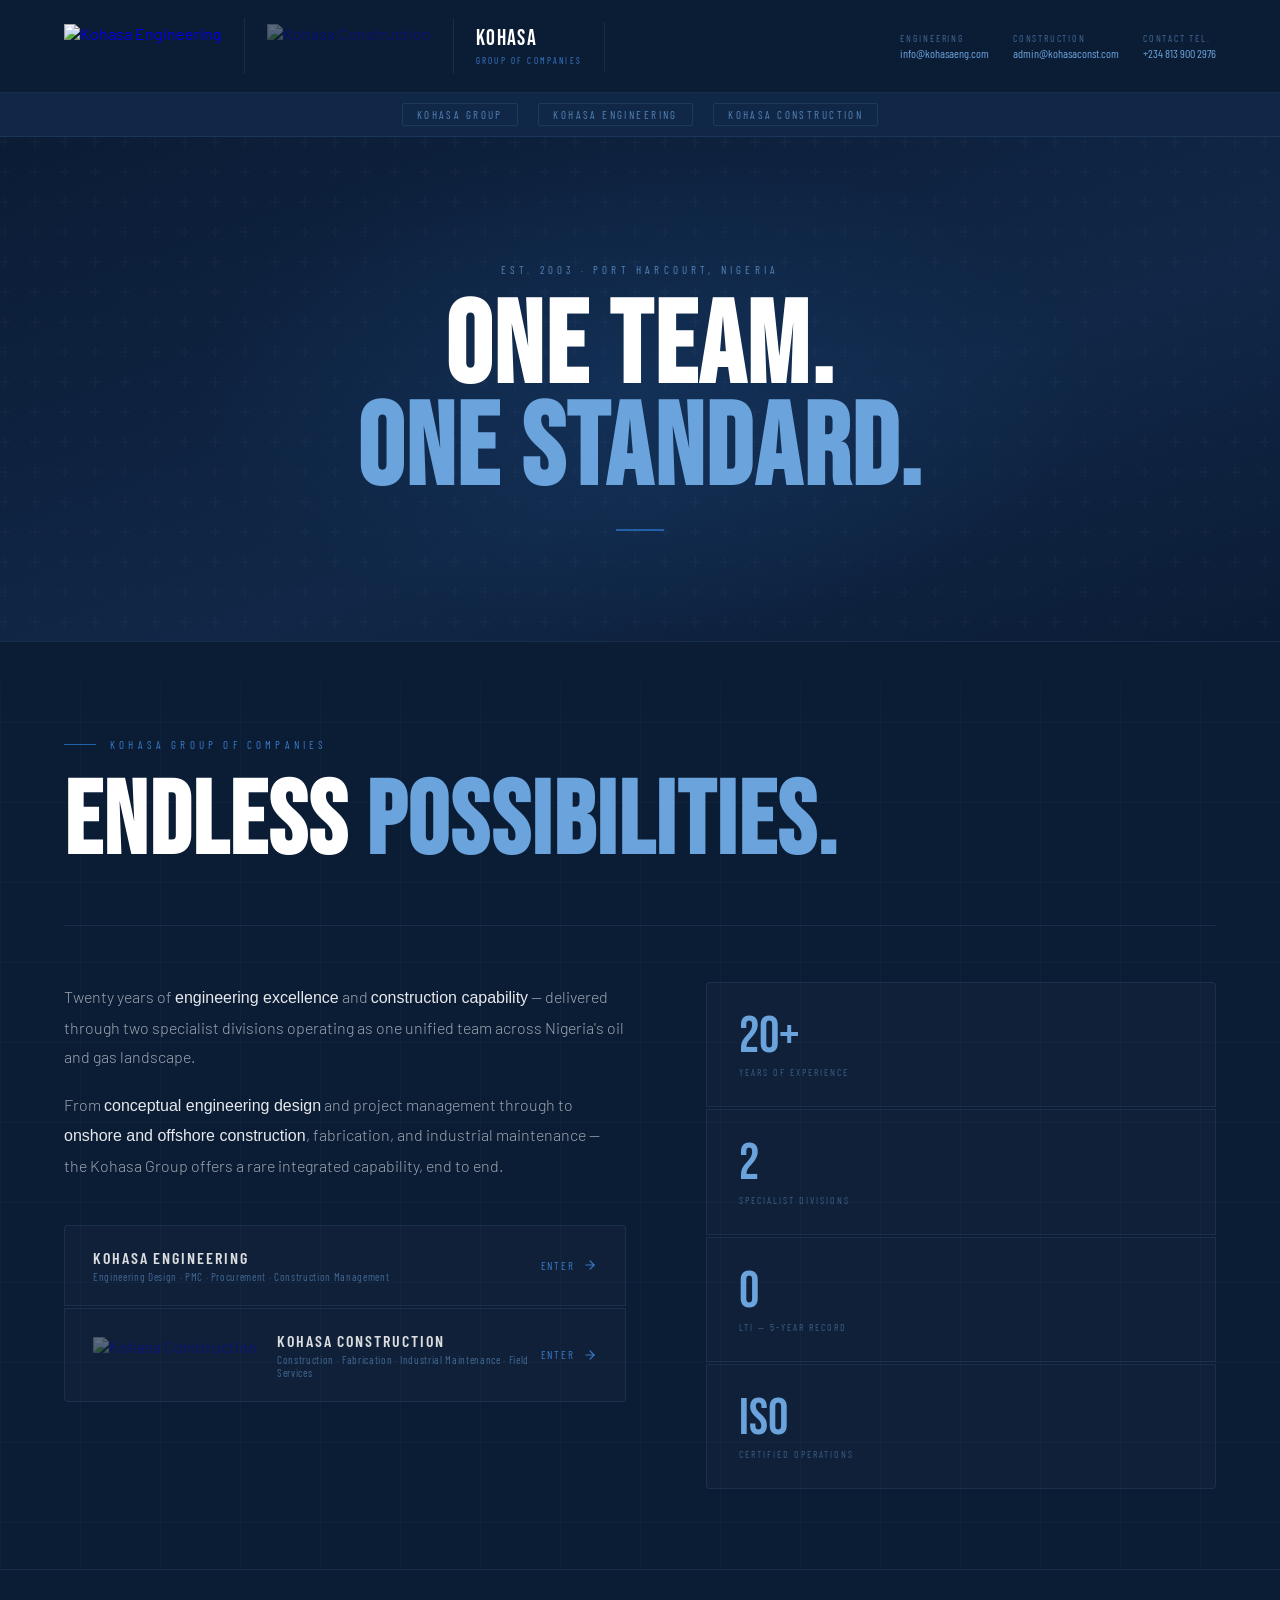
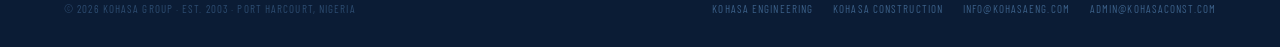
==== commit b82f10df: "fix endless possibilities" ====
--- a/index.html
+++ b/index.html
@@ -380,7 +380,7 @@
 
       <p class="poss-eyebrow">Kohasa Group of Companies</p>
 
-      <h2 class="poss-heading">ENDLESS<em>POSSIBILITIES.</em></h2>
+      <h2 class="poss-heading">ENDLESS <em>POSSIBILITIES.</em></h2>
 
       <div class="poss-rule"></div>
 
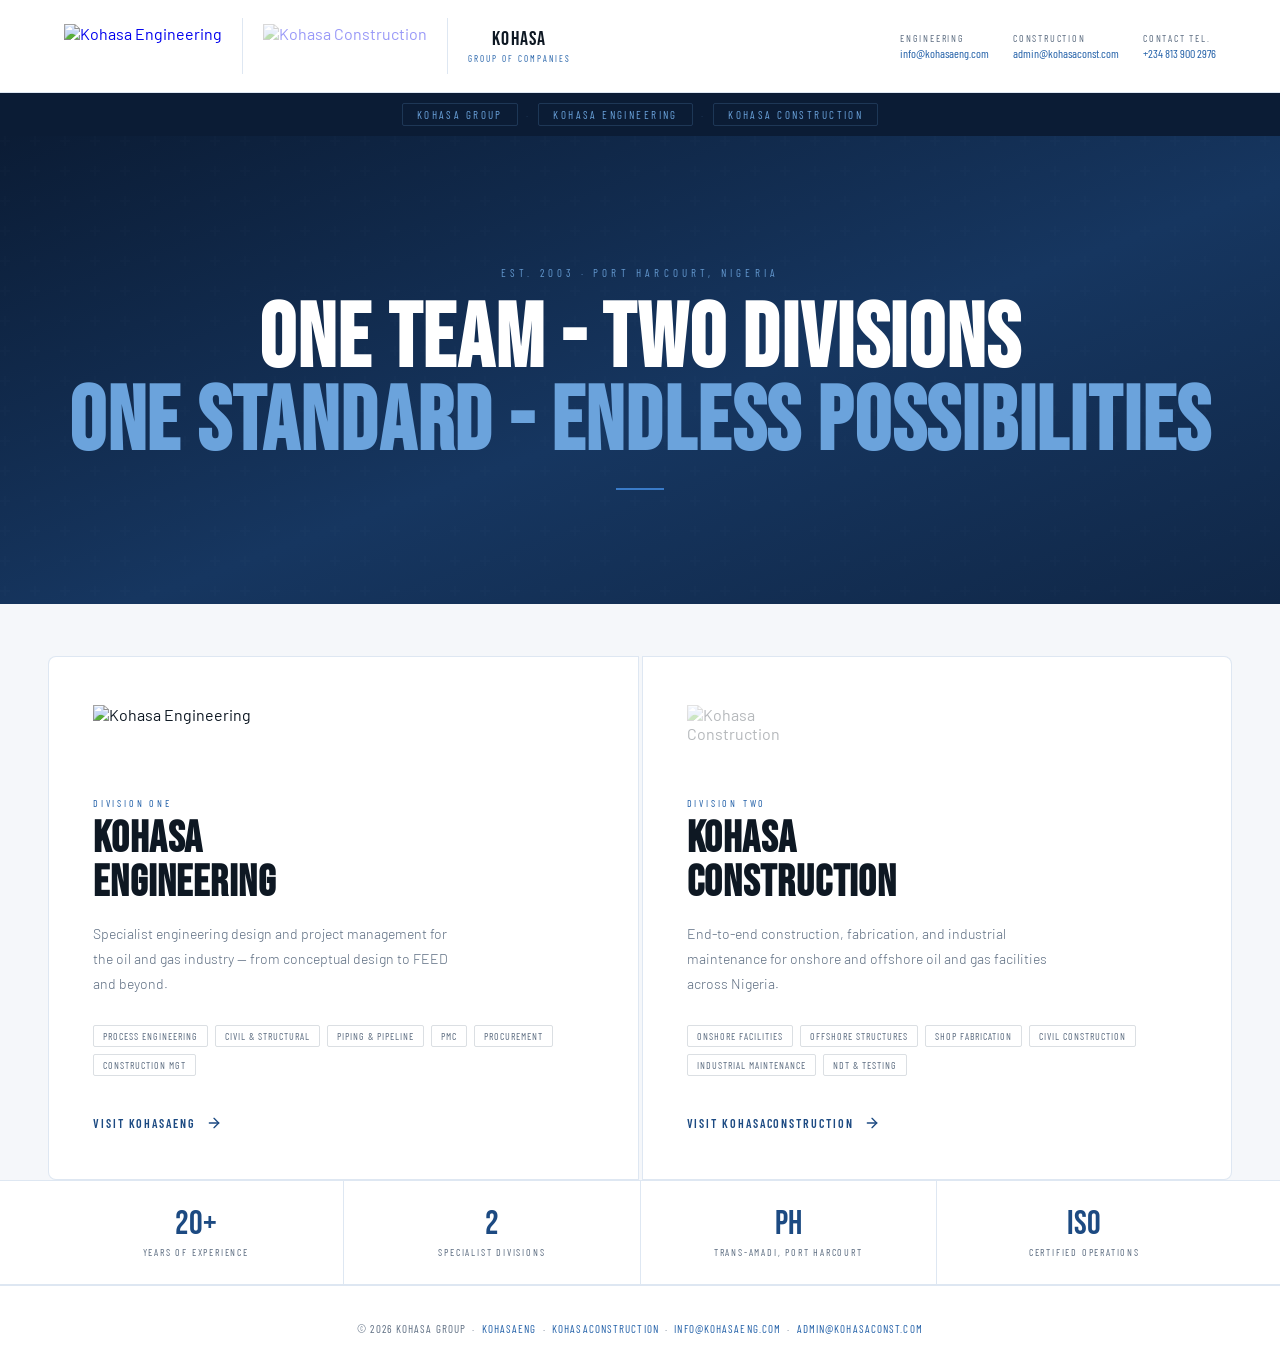
==== commit d29ef5ae: "new and improved landing-page" ====
--- a/index.html
+++ b/index.html
@@ -4,9 +4,9 @@
 <meta charset="UTF-8">
 <meta name="viewport" content="width=device-width, initial-scale=1.0">
 <title>Kohasa Group — Engineering & Construction</title>
-<meta name="description" content="Kohasa Group of Companies — specialist engineering and construction for oil and gas across Nigeria. Kohasa Engineering and Kohasa Construction. Est. 2003, Port Harcourt.">
+<meta name="description" content="Kohasa Group of Companies — one team, two divisions. Kohasa Engineering and Kohasa Construction, specialists in oil and gas across Nigeria. Est. 2003, Port Harcourt.">
 <meta property="og:title" content="Kohasa Group — Engineering & Construction">
-<meta property="og:description" content="Kohasa Group of Companies — One Team, One Standard, Endless Possibilities. Specialist engineering and construction for oil and gas across Nigeria.">
+<meta property="og:description" content="One Team. Two Divisions. One Standard. Endless Possibilities. Kohasa Group — Engineering and Construction excellence across Nigeria.">
 <meta property="og:type" content="website">
 <meta name="robots" content="index, follow">
 <link rel="preconnect" href="https://fonts.googleapis.com">
@@ -14,7 +14,7 @@
 <style>
 *,*::before,*::after{box-sizing:border-box;margin:0;padding:0}
 html{scroll-behavior:smooth;-webkit-text-size-adjust:100%}
-body{background:#0B1C35;color:#0E1823;font-family:'Barlow',sans-serif;overflow-x:hidden;min-height:100vh}
+body{background:#F5F7FA;color:#0E1823;font-family:'Barlow',sans-serif;overflow-x:hidden;min-height:100vh}
 img{max-width:100%;height:auto;display:block}
 :root{
   --blue-900:#0B1C35;--blue-800:#102747;--blue-700:#163660;
@@ -25,317 +25,214 @@
   --font-display:'Bebas Neue',sans-serif;
   --font-condensed:'Barlow Condensed',sans-serif;
   --border:rgba(34,96,168,0.15);
-  --border-dark:rgba(107,163,220,0.12);
-}
-
-/* ── HEADER ── */
+}
+
+/* ── HEADER: three-logo bar ── */
 header{
   display:flex;align-items:center;justify-content:space-between;
-  padding:18px 64px;border-bottom:1px solid var(--border-dark);
-  background:var(--blue-900);position:relative;z-index:10;
+  padding:18px 64px;border-bottom:1px solid var(--border);
+  background:var(--bg2);position:relative;z-index:10;
   flex-wrap:wrap;gap:12px;
 }
+/* Left: both division logos as clickable links */
 .header-logos{display:flex;align-items:center;gap:0}
 .header-logo-link{
   display:flex;align-items:center;justify-content:center;
-  padding:6px 22px;text-decoration:none;
-  border-right:1px solid var(--border-dark);
+  padding:6px 20px;text-decoration:none;
+  border-right:1px solid var(--border);
   transition:background 0.2s;
+  position:relative;
 }
 .header-logo-link:first-child{padding-left:0}
 .header-logo-link:last-child{border-right:none}
-.header-logo-link:hover{background:rgba(255,255,255,0.04)}
+.header-logo-link:hover{background:var(--blue-50)}
 .header-logo-link img{
-  height:44px;width:auto;object-fit:contain;display:block;
+  height:44px;width:auto;
+  object-fit:contain;
+  display:block;
+  /* No filter — preserve natural logo colours/transparency */
   transition:opacity 0.2s;
 }
-.header-logo-link:hover img{opacity:0.8}
-/* Group name text link */
-.group-name-link{
-  display:flex;flex-direction:column;line-height:1;gap:3px;
-  padding:6px 22px;text-decoration:none;border-right:1px solid var(--border-dark);
-  transition:background 0.2s;
-}
-.group-name-link:hover{background:rgba(255,255,255,0.04)}
-.group-name-link .gn{font-family:var(--font-display);font-size:clamp(16px,2vw,22px);letter-spacing:0.06em;color:#fff;line-height:1}
-.group-name-link .gs{font-family:var(--font-condensed);font-size:9px;letter-spacing:0.24em;color:var(--blue-400);text-transform:uppercase;margin-top:3px}
-/* Header contact */
-.header-contact{font-family:var(--font-condensed);font-size:12px}
+.header-logo-link:hover img{opacity:0.85}
+.logo-label{
+  font-family:var(--font-condensed);font-size:9px;letter-spacing:0.2em;
+  text-transform:uppercase;color:var(--mist);
+  position:absolute;bottom:-18px;left:50%;transform:translateX(-50%);
+  white-space:nowrap;display:none; /* shown only on wider screens */
+}
+/* Right: contact details */
+.header-contact{font-family:var(--font-condensed);font-size:12px;color:var(--mist)}
 .contact-grid{display:flex;gap:24px;justify-content:flex-end;flex-wrap:wrap}
-.contact-item .label{font-size:10px;letter-spacing:0.18em;text-transform:uppercase;color:rgba(107,163,220,0.55);margin-bottom:2px}
-.contact-item .val a{color:var(--blue-300);text-decoration:none;transition:color 0.2s;font-size:12px}
-.contact-item .val a:hover{color:#fff}
-
-/* ── Group nav bar ── */
+.contact-item .label{font-size:10px;letter-spacing:0.18em;text-transform:uppercase;color:var(--mist);margin-bottom:2px}
+.contact-item .val a{color:var(--blue-500);text-decoration:none;transition:color 0.2s;font-size:12px}
+.contact-item .val a:hover{color:var(--blue-700)}
+
+/* ── Group identity bar ── */
 .group-bar{
-  background:var(--blue-800);border-bottom:1px solid var(--border-dark);
+  background:var(--blue-900);
   display:flex;align-items:center;justify-content:center;gap:8px;
   padding:10px 40px;
-  font-family:var(--font-condensed);font-size:11px;letter-spacing:0.22em;text-transform:uppercase;
+  font-family:var(--font-condensed);font-size:11px;letter-spacing:0.22em;
+  text-transform:uppercase;
 }
 .group-bar a{
-  color:rgba(107,163,220,0.75);text-decoration:none;
-  padding:4px 14px;border:1px solid rgba(107,163,220,0.15);border-radius:2px;
+  color:var(--blue-300);text-decoration:none;
+  padding:4px 14px;border:1px solid rgba(107,163,220,0.2);border-radius:2px;
   transition:all 0.2s;
 }
 .group-bar a:hover{color:#fff;border-color:rgba(107,163,220,0.5)}
-.group-bar .sep{color:rgba(107,163,220,0.2)}
-
-/* ── HERO ── */
+.group-bar .sep{color:rgba(107,163,220,0.25)}
+
+/* ── Hero ── */
 .hero{
-  position:relative;min-height:56vh;
+  position:relative;min-height:52vh;
   display:flex;flex-direction:column;align-items:center;justify-content:center;
-  text-align:center;padding:80px 40px 64px;
-  background:linear-gradient(160deg,var(--blue-900) 0%,var(--blue-800) 60%,var(--blue-900) 100%);
+  text-align:center;padding:72px 40px 56px;
+  background:linear-gradient(160deg,var(--blue-900) 0%,var(--blue-700) 55%,var(--blue-800) 100%);
   overflow:hidden;
 }
 .hero::before{
   content:'';position:absolute;inset:0;
-  background:url("data:image/svg+xml,%3Csvg width='60' height='60' viewBox='0 0 60 60' xmlns='http://www.w3.org/2000/svg'%3E%3Cg fill='none'%3E%3Cg fill='%23ffffff' fill-opacity='0.02'%3E%3Cpath d='M36 34v-4h-2v4h-4v2h4v4h2v-4h4v-2h-4zm0-30V0h-2v4h-4v2h4v4h2V6h4V4h-4zM6 34v-4H4v4H0v2h4v4h2v-4h4v-2H6zM6 4V0H4v4H0v2h4v4h2V6h4V4H6z'/%3E%3C/g%3E%3C/g%3E%3C/svg%3E");
-  opacity:1;
-}
-/* Radial glow behind hero text */
-.hero::after{
+  background:url("data:image/svg+xml,%3Csvg width='60' height='60' viewBox='0 0 60 60' xmlns='http://www.w3.org/2000/svg'%3E%3Cg fill='none'%3E%3Cg fill='%23ffffff' fill-opacity='0.025'%3E%3Cpath d='M36 34v-4h-2v4h-4v2h4v4h2v-4h4v-2h-4zm0-30V0h-2v4h-4v2h4v4h2V6h4V4h-4zM6 34v-4H4v4H0v2h4v4h2v-4h4v-2H6zM6 4V0H4v4H0v2h4v4h2V6h4V4H6z'/%3E%3C/g%3E%3C/g%3E%3C/svg%3E");opacity:0.4;
+}
+.hero-est{font-family:var(--font-condensed);font-size:11px;letter-spacing:0.38em;text-transform:uppercase;color:rgba(107,163,220,0.9);margin-bottom:20px;position:relative;opacity:0;animation:fadeUp 0.6s ease forwards 0.2s}
+.hero-title{font-family:var(--font-display);font-size:clamp(40px,7vw,96px);line-height:0.92;letter-spacing:0.02em;color:#fff;position:relative;opacity:0;animation:fadeUp 0.8s ease forwards 0.4s}
+.hero-title span{color:var(--blue-300);display:block}
+.hero-divider{width:48px;height:2px;background:var(--blue-400);margin:24px auto 0;position:relative;opacity:0;animation:fadeIn 1s ease forwards 0.8s}
+
+/* ── SLOGAN ── */
+.slogan-band{
+  background:var(--blue-900);padding:64px 40px;text-align:center;
+  border-top:1px solid rgba(107,163,220,0.1);border-bottom:1px solid rgba(107,163,220,0.1);
+  position:relative;overflow:hidden;
+}
+.slogan-band::before{
   content:'';position:absolute;left:50%;top:50%;transform:translate(-50%,-50%);
-  width:900px;height:500px;
-  background:radial-gradient(ellipse,rgba(34,96,168,0.18) 0%,transparent 70%);
+  width:700px;height:700px;
+  background:radial-gradient(ellipse,rgba(34,96,168,0.12) 0%,transparent 70%);
   pointer-events:none;
 }
-.hero-est{
-  font-family:var(--font-condensed);font-size:11px;letter-spacing:0.38em;
-  text-transform:uppercase;color:rgba(107,163,220,0.75);
-  margin-bottom:22px;position:relative;z-index:1;
-  opacity:0;animation:fadeUp 0.6s ease forwards 0.2s;
-}
-.hero-title{
-  font-family:var(--font-display);
-  font-size:clamp(52px,9vw,128px);
-  line-height:0.88;letter-spacing:0.02em;color:#fff;
-  position:relative;z-index:1;
-  opacity:0;animation:fadeUp 0.8s ease forwards 0.4s;
-}
-.hero-title em{font-style:normal;color:var(--blue-300);display:block}
-.hero-divider{
-  width:48px;height:2px;background:var(--blue-500);
-  margin:28px auto 0;position:relative;z-index:1;
-  opacity:0;animation:fadeIn 1s ease forwards 0.9s;
-}
-
-/* ── ENDLESS POSSIBILITIES — main group statement ── */
-.possibilities{
-  background:var(--blue-900);
-  position:relative;overflow:hidden;
-  border-top:1px solid var(--border-dark);
-}
-/* Architectural grid lines */
-.possibilities::before{
-  content:'';position:absolute;inset:0;
-  background:
-    linear-gradient(rgba(107,163,220,0.04) 1px,transparent 1px),
-    linear-gradient(90deg,rgba(107,163,220,0.04) 1px,transparent 1px);
-  background-size:80px 80px;
-  pointer-events:none;
-}
-/* Top fade */
-.possibilities::after{
-  content:'';position:absolute;top:0;left:0;right:0;height:80px;
-  background:linear-gradient(var(--blue-900),transparent);
-  pointer-events:none;z-index:1;
-}
-
-.poss-inner{
-  max-width:1280px;margin:0 auto;
-  padding:96px 64px 80px;
-  position:relative;z-index:2;
-}
-
-/* Eyebrow */
-.poss-eyebrow{
-  font-family:var(--font-condensed);font-size:11px;letter-spacing:0.38em;
-  text-transform:uppercase;color:var(--blue-400);
-  display:flex;align-items:center;gap:14px;margin-bottom:28px;
-}
-.poss-eyebrow::before{content:'';width:32px;height:1px;background:var(--blue-500);flex-shrink:0}
-
-/* Main heading */
-.poss-heading{
-  font-family:var(--font-display);
-  font-size:clamp(56px,8vw,120px);
-  line-height:0.88;letter-spacing:0.02em;color:#fff;
-  margin-bottom:0;
-}
-.poss-heading em{font-style:normal;color:var(--blue-300)}
-
-/* Horizontal rule */
-.poss-rule{
-  width:100%;height:1px;background:var(--border-dark);
-  margin:56px 0;
-}
-
-/* Two-column layout beneath heading */
-.poss-cols{
-  display:grid;grid-template-columns:1.1fr 1fr;
-  gap:80px;align-items:start;
-}
-
-/* Left col — group description */
-.poss-body{
-  font-size:16px;font-weight:300;color:rgba(255,255,255,0.6);
-  line-height:1.85;
-}
-.poss-body strong{color:rgba(255,255,255,0.9);font-weight:500}
-
-/* Division entry links */
-.division-entries{
-  display:flex;flex-direction:column;gap:2px;
-  margin-top:44px;
-}
-.div-entry{
-  display:flex;align-items:center;justify-content:space-between;
-  padding:22px 28px;
-  border:1px solid var(--border-dark);
-  text-decoration:none;
-  transition:all 0.3s ease;
-  position:relative;overflow:hidden;
-  background:rgba(255,255,255,0.02);
-}
-.div-entry::before{
-  content:'';position:absolute;left:0;top:0;bottom:0;width:2px;
-  background:linear-gradient(180deg,var(--blue-500),var(--blue-400));
-  transform:scaleY(0);transform-origin:top;transition:transform 0.35s ease;
-}
-.div-entry:first-child{border-radius:4px 4px 0 0}
-.div-entry:last-child{border-radius:0 0 4px 4px}
-.div-entry:hover{
-  border-color:rgba(107,163,220,0.3);
-  background:rgba(255,255,255,0.04);
-}
-.div-entry:hover::before{transform:scaleY(1)}
-.div-entry-left{display:flex;align-items:center;gap:20px}
-.div-entry-logo{height:36px;width:auto;object-fit:contain;flex-shrink:0;opacity:0.9;transition:opacity 0.2s}
-.div-entry:hover .div-entry-logo{opacity:1}
-.div-entry-text{}
-.div-entry-name{
-  font-family:var(--font-condensed);font-size:16px;font-weight:600;
-  letter-spacing:0.12em;text-transform:uppercase;color:rgba(255,255,255,0.85);
-  transition:color 0.2s;
-}
-.div-entry:hover .div-entry-name{color:#fff}
-.div-entry-desc{
-  font-family:var(--font-condensed);font-size:11px;letter-spacing:0.06em;
-  color:rgba(107,163,220,0.55);margin-top:3px;
-}
-.div-entry-arrow{
-  font-family:var(--font-condensed);font-size:11px;letter-spacing:0.16em;
-  text-transform:uppercase;color:var(--blue-400);
-  display:flex;align-items:center;gap:8px;flex-shrink:0;
-  transition:gap 0.3s,color 0.2s;
-}
-.div-entry:hover .div-entry-arrow{gap:14px;color:var(--blue-300)}
-.div-entry-arrow svg{width:14px;height:14px;stroke:currentColor;fill:none;stroke-width:2;stroke-linecap:round}
-
-/* Right col — stats */
-.poss-stats{display:flex;flex-direction:column;gap:2px}
-.poss-stat{
-  padding:28px 32px;
-  border:1px solid var(--border-dark);
-  background:rgba(255,255,255,0.02);
-  transition:border-color 0.3s;
-}
-.poss-stat:first-child{border-radius:4px 4px 0 0}
-.poss-stat:last-child{border-radius:0 0 4px 4px}
-.poss-stat:hover{border-color:rgba(107,163,220,0.3)}
-.poss-stat-num{
-  font-family:var(--font-display);font-size:clamp(36px,4vw,52px);
-  color:var(--blue-300);line-height:1;margin-bottom:4px;
-}
-.poss-stat-lbl{
-  font-family:var(--font-condensed);font-size:10px;letter-spacing:0.2em;
-  text-transform:uppercase;color:rgba(107,163,220,0.45);
-}
-
-/* ── FOOTER ── */
-footer{
-  background:var(--blue-900);
-  border-top:1px solid var(--border-dark);
-  padding:32px 64px;
-  display:flex;align-items:center;justify-content:space-between;
-  flex-wrap:wrap;gap:16px;
-}
-.footer-copy{font-family:var(--font-condensed);font-size:11px;letter-spacing:0.1em;text-transform:uppercase;color:rgba(107,163,220,0.35)}
-.footer-links{display:flex;gap:20px;flex-wrap:wrap}
-.footer-links a{font-family:var(--font-condensed);font-size:11px;letter-spacing:0.1em;text-transform:uppercase;color:rgba(107,163,220,0.5);text-decoration:none;transition:color 0.2s}
-.footer-links a:hover{color:var(--blue-300)}
-
-/* ── ANIMATIONS ── */
+.slogan-inner{max-width:900px;margin:0 auto;position:relative}
+.slogan-hl{font-family:var(--font-condensed);font-size:11px;letter-spacing:0.42em;text-transform:uppercase;color:var(--blue-400);margin-bottom:24px;display:flex;align-items:center;justify-content:center;gap:14px}
+.slogan-hl::before,.slogan-hl::after{content:'';flex:1;max-width:72px;height:1px;background:rgba(107,163,220,0.25)}
+.slogan-line1{font-family:var(--font-display);font-size:clamp(32px,5.5vw,72px);line-height:1;letter-spacing:0.06em;color:#fff;display:block;margin-bottom:6px}
+.slogan-dot{color:var(--blue-400);margin:12px 0;display:block;font-family:var(--font-condensed);font-size:18px;letter-spacing:0.3em}
+.slogan-line2{font-family:var(--font-display);font-size:clamp(24px,4vw,54px);line-height:1;letter-spacing:0.06em;color:var(--blue-300);display:block}
+.slogan-sub{font-family:var(--font-condensed);font-size:11px;letter-spacing:0.16em;text-transform:uppercase;color:rgba(255,255,255,0.35);margin-top:24px}
+
+/* ── DIVISION CARDS — logo replaces icon box + numbers removed ── */
+.divisions-wrap{padding:52px 48px 0;max-width:1280px;margin:0 auto}
+.divisions{display:grid;grid-template-columns:1fr 1fr;gap:3px}
+.div-card{
+  background:var(--bg2);border:1px solid var(--border);
+  padding:48px 44px;text-decoration:none;color:inherit;
+  position:relative;overflow:hidden;transition:all 0.35s ease;display:block;
+}
+.div-card:first-child{border-radius:8px 0 0 8px}
+.div-card:last-child{border-radius:0 8px 8px 0}
+.div-card::before{content:'';position:absolute;top:0;left:0;right:0;height:3px;background:linear-gradient(90deg,var(--blue-500),var(--blue-400));transform:scaleX(0);transform-origin:left;transition:transform 0.4s ease}
+.div-card:hover{border-color:rgba(34,96,168,0.35);transform:translateY(-3px);box-shadow:0 12px 40px rgba(22,54,96,0.12)}
+.div-card:hover::before{transform:scaleX(1)}
+
+/* ── Logo in card (replaces generic icon + number) ── */
+.card-logo{
+  height:64px;width:auto;max-width:160px;
+  object-fit:contain;
+  display:block;
+  margin-bottom:28px;
+  /* No background box, no border, no filter — natural transparency */
+}
+
+.card-eyebrow{font-family:var(--font-condensed);font-size:10px;letter-spacing:0.28em;text-transform:uppercase;color:var(--blue-500);margin-bottom:8px}
+.card-title{font-family:var(--font-display);font-size:clamp(32px,3.5vw,44px);line-height:1;letter-spacing:0.02em;color:var(--ink);margin-bottom:16px}
+.card-desc{font-size:14px;font-weight:300;color:var(--mist);line-height:1.8;margin-bottom:28px;max-width:360px}
+.card-pills{display:flex;flex-wrap:wrap;gap:7px;margin-bottom:36px}
+.pill{font-family:var(--font-condensed);font-size:10px;letter-spacing:0.1em;text-transform:uppercase;color:var(--mist);border:1px solid rgba(94,110,130,0.22);border-radius:2px;padding:4px 9px;transition:all 0.25s}
+.div-card:hover .pill{border-color:rgba(34,96,168,0.25);color:var(--ink2)}
+.card-cta{display:inline-flex;align-items:center;gap:10px;font-family:var(--font-condensed);font-size:12px;font-weight:600;letter-spacing:0.16em;text-transform:uppercase;color:var(--blue-600);transition:gap 0.3s}
+.div-card:hover .card-cta{gap:16px}
+.card-cta svg{width:16px;height:16px;stroke:currentColor;fill:none;stroke-width:2;stroke-linecap:round}
+
+/* ── Stats ── */
+.stats{display:flex;max-width:1280px;margin:0 auto;padding:0 48px;border-top:1px solid var(--border);border-bottom:1px solid var(--border);background:var(--bg2)}
+.stat{flex:1;padding:26px 20px;text-align:center;border-right:1px solid var(--border)}
+.stat:last-child{border-right:none}
+.stat-num{font-family:var(--font-display);font-size:34px;color:var(--blue-600);line-height:1}
+.stat-lbl{font-family:var(--font-condensed);font-size:10px;letter-spacing:0.18em;text-transform:uppercase;color:var(--mist);margin-top:5px}
+
+/* ── Footer ── */
+footer{text-align:center;padding:36px 24px;border-top:1px solid var(--border);background:var(--bg2)}
+footer p{font-family:var(--font-condensed);font-size:11px;letter-spacing:0.1em;text-transform:uppercase;color:var(--mist)}
+footer a{color:var(--blue-500);text-decoration:none}
+
 @keyframes fadeUp{from{opacity:0;transform:translateY(20px)}to{opacity:1;transform:translateY(0)}}
 @keyframes fadeIn{from{opacity:0}to{opacity:1}}
 
 /* ── RESPONSIVE ── */
-@media(max-width:1100px){
-  .poss-inner{padding:80px 40px 64px}
-  .poss-cols{gap:48px}
-  footer{padding:28px 40px}
-}
-@media(max-width:900px){
-  .poss-cols{grid-template-columns:1fr;gap:40px}
-  .poss-stats{display:grid;grid-template-columns:1fr 1fr;gap:2px}
-  .poss-stat:first-child{border-radius:4px 0 0 0}
-  .poss-stat:nth-child(2){border-radius:0 4px 0 0}
-  .poss-stat:nth-child(3){border-radius:0 0 0 4px}
-  .poss-stat:last-child{border-radius:0 0 4px 0}
+@media(max-width:1024px){
+  header,.divisions-wrap{padding-left:32px;padding-right:32px}
+  .stats{padding:0 32px}
+  .div-card{padding:40px 32px}
+  .header-logo-link{padding:6px 14px}
+  .header-logo-link img{height:38px}
 }
 @media(max-width:768px){
-  header{padding:14px 20px;flex-direction:column;align-items:flex-start;gap:12px}
-  .header-logos{width:100%}
-  .header-logo-link,.group-name-link{padding:4px 12px;flex:1;justify-content:center}
+  header{padding:14px 20px;flex-direction:column;align-items:flex-start;gap:14px}
+  .header-logos{gap:0;width:100%}
+  .header-logo-link{padding:4px 12px;flex:1;justify-content:center}
   .header-logo-link:first-child{padding-left:6px}
-  .header-logo-link img{height:32px}
+  .header-logo-link img{height:34px}
   .contact-grid{gap:12px}
   .group-bar{padding:8px 20px;font-size:10px;gap:6px;flex-wrap:wrap;justify-content:center}
+  .hero{padding:56px 24px 44px;min-height:auto}
+  .hero-title{font-size:clamp(36px,10vw,64px)}
+  .slogan-band{padding:48px 24px}
+  .slogan-line1{font-size:clamp(26px,7vw,52px)}
+  .slogan-line2{font-size:clamp(20px,5.5vw,40px)}
+  .divisions-wrap{padding:36px 20px 0}
+  .divisions{grid-template-columns:1fr;gap:2px}
+  .div-card:first-child{border-radius:8px 8px 0 0}
+  .div-card:last-child{border-radius:0 0 8px 8px}
+  .div-card{padding:32px 24px}
+  .card-logo{height:52px}
+  .stats{flex-wrap:wrap;padding:0 20px}
+  .stat{flex:1 1 50%;border-right:none;border-bottom:1px solid var(--border)}
+  .stat:nth-child(3),.stat:nth-child(4){border-bottom:none}
+  footer{padding:24px 20px}
+}
+@media(max-width:480px){
+  .header-logos{justify-content:space-between}
+  .header-logo-link img{height:30px}
+  .div-card{padding:24px 18px}
+  .card-title{font-size:clamp(28px,8vw,38px)}
+  .stat-num{font-size:28px}
   .group-bar a{padding:3px 10px}
-  .hero{padding:64px 24px 52px;min-height:auto}
-  .hero-title{font-size:clamp(44px,12vw,80px)}
-  .poss-inner{padding:64px 20px 52px}
-  .poss-heading{font-size:clamp(44px,10vw,80px)}
-  .poss-rule{margin:40px 0}
-  .div-entry{padding:18px 20px}
-  .div-entry-logo{height:28px}
-  .poss-stats{grid-template-columns:1fr 1fr}
-  .poss-stat{padding:22px 20px}
-  footer{padding:24px 20px;flex-direction:column;align-items:flex-start;gap:12px}
-}
-@media(max-width:480px){
-  .header-logo-link img{height:28px}
-  .header-logo-link,.group-name-link{padding:4px 8px}
-  .hero-title{font-size:clamp(38px,11vw,64px)}
-  .poss-heading{font-size:clamp(38px,11vw,64px)}
-  .poss-stats{grid-template-columns:1fr}
-  .poss-stat:first-child,.poss-stat:nth-child(2),.poss-stat:nth-child(3),.poss-stat:last-child{border-radius:0}
-  .poss-stat:first-child{border-radius:4px 4px 0 0}
-  .poss-stat:last-child{border-radius:0 0 4px 4px}
-  .div-entry{flex-wrap:wrap;gap:12px}
-  .footer-links{gap:12px}
 }
 </style>
 </head>
 <body>
 
-<!-- HEADER -->
+<!-- HEADER: Engineering logo + Construction logo + contact -->
 <header>
   <div class="header-logos">
+    <!-- Engineering logo → clicks to Engineering site -->
     <a href="/kohasaeng-homepage" class="header-logo-link" title="Kohasa Engineering">
       <img src="https://drive.google.com/thumbnail?id=1r__-mLttRfHxNnIBa6eSXWG81jdgNF5y&sz=w400"
-           alt="Kohasa Engineering" height="44" loading="eager">
+           alt="Kohasa Engineering"
+           width="auto" height="44"
+           loading="eager">
     </a>
+    <!-- Construction logo → clicks to Construction site -->
     <a href="/kohasaconstruction-homepage" class="header-logo-link" title="Kohasa Construction">
       <img src="https://drive.google.com/thumbnail?id=149LEx84gGeRgpYw9gJ3u1e4w8W-I6AcC&sz=w400"
-           alt="Kohasa Construction" height="44" loading="eager"
-           onerror="this.style.opacity='0.35'">
+           alt="Kohasa Construction"
+           width="auto" height="44"
+           loading="eager"
+           onerror="this.style.opacity='0.4';this.alt='Kohasa Construction'">
     </a>
-    <a href="/" class="group-name-link" title="Kohasa Group of Companies">
-      <span class="gn">KOHASA</span>
-      <span class="gs">Group of Companies</span>
+    <!-- Group name → stays on/leads to this landing page -->
+    <a href="/" class="header-logo-link" title="Kohasa Group of Companies" style="font-family:var(--font-display);font-size:clamp(14px,2vw,20px);letter-spacing:0.06em;color:var(--ink);flex-direction:column;line-height:1;gap:2px;white-space:nowrap">
+      KOHASA<span style="font-family:var(--font-condensed);font-size:9px;letter-spacing:0.22em;color:var(--blue-500);text-transform:uppercase;margin-top:3px">GROUP OF COMPANIES</span>
     </a>
   </div>
   <div class="header-contact">
@@ -366,102 +263,66 @@
 </div>
 
 <main>
-
-  <!-- HERO -->
   <section class="hero">
     <p class="hero-est">Est. 2003 · Port Harcourt, Nigeria</p>
-    <h1 class="hero-title">ONE TEAM.<em>ONE STANDARD.</em></h1>
+    <h1 class="hero-title">ONE TEAM - TWO DIVISIONS<span>ONE STANDARD - ENDLESS POSSIBILITIES</span></h1>
     <div class="hero-divider"></div>
   </section>
 
-  <!-- ENDLESS POSSIBILITIES — group-level statement with Engineering/Construction wording integrated -->
-  <section class="possibilities">
-    <div class="poss-inner">
-
-      <p class="poss-eyebrow">Kohasa Group of Companies</p>
-
-      <h2 class="poss-heading">ENDLESS <em>POSSIBILITIES.</em></h2>
-
-      <div class="poss-rule"></div>
-
-      <div class="poss-cols">
-
-        <!-- Left: group description + division entry links -->
-        <div>
-          <p class="poss-body">
-            Twenty years of <strong>engineering excellence</strong> and <strong>construction capability</strong> — delivered through two specialist divisions operating as one unified team across Nigeria's oil and gas landscape.
-          </p>
-          <p class="poss-body" style="margin-top:18px">
-            From <strong>conceptual engineering design</strong> and project management through to <strong>onshore and offshore construction</strong>, fabrication, and industrial maintenance — the Kohasa Group offers a rare integrated capability, end to end.
-          </p>
-
-          <!-- Division entry links replace the old card section -->
-          <div class="division-entries">
-            <a href="/kohasaeng-homepage" class="div-entry">
-              <div class="div-entry-left">
-                <img src="https://drive.google.com/thumbnail?id=1r__-mLttRfHxNnIBa6eSXWG81jdgNF5y&sz=w400"
-                     alt="Kohasa Engineering" class="div-entry-logo"
-                     onerror="this.style.display='none'">
-                <div class="div-entry-text">
-                  <div class="div-entry-name">Kohasa Engineering</div>
-                  <div class="div-entry-desc">Engineering Design · PMC · Procurement · Construction Management</div>
-                </div>
-              </div>
-              <span class="div-entry-arrow">
-                Enter <svg viewBox="0 0 24 24"><line x1="5" y1="12" x2="19" y2="12"/><polyline points="12 5 19 12 12 19"/></svg>
-              </span>
-            </a>
-            <a href="/kohasaconstruction-homepage" class="div-entry">
-              <div class="div-entry-left">
-                <img src="https://drive.google.com/thumbnail?id=149LEx84gGeRgpYw9gJ3u1e4w8W-I6AcC&sz=w400"
-                     alt="Kohasa Construction" class="div-entry-logo"
-                     onerror="this.style.opacity='0.35'">
-                <div class="div-entry-text">
-                  <div class="div-entry-name">Kohasa Construction</div>
-                  <div class="div-entry-desc">Construction · Fabrication · Industrial Maintenance · Field Services</div>
-                </div>
-              </div>
-              <span class="div-entry-arrow">
-                Enter <svg viewBox="0 0 24 24"><line x1="5" y1="12" x2="19" y2="12"/><polyline points="12 5 19 12 12 19"/></svg>
-              </span>
-            </a>
-          </div>
+
+
+  <!-- DIVISION CARDS — actual logos, no 01/02 numbers, no generic SVG boxes -->
+  <div class="divisions-wrap">
+    <div class="divisions">
+      <a href="/kohasaeng-homepage" class="div-card">
+        <!-- Engineering logo replaces generic house icon + "01" -->
+        <img
+          src="https://drive.google.com/thumbnail?id=1r__-mLttRfHxNnIBa6eSXWG81jdgNF5y&sz=w400"
+          alt="Kohasa Engineering"
+          class="card-logo"
+          loading="eager">
+        <p class="card-eyebrow">Division One</p>
+        <h2 class="card-title">KOHASA<br>ENGINEERING</h2>
+        <p class="card-desc">Specialist engineering design and project management for the oil and gas industry — from conceptual design to FEED and beyond.</p>
+        <div class="card-pills">
+          <span class="pill">Process Engineering</span><span class="pill">Civil & Structural</span>
+          <span class="pill">Piping & Pipeline</span><span class="pill">PMC</span>
+          <span class="pill">Procurement</span><span class="pill">Construction Mgt</span>
         </div>
-
-        <!-- Right: stats -->
-        <div class="poss-stats">
-          <div class="poss-stat">
-            <div class="poss-stat-num">20+</div>
-            <div class="poss-stat-lbl">Years of Experience</div>
-          </div>
-          <div class="poss-stat">
-            <div class="poss-stat-num">2</div>
-            <div class="poss-stat-lbl">Specialist Divisions</div>
-          </div>
-          <div class="poss-stat">
-            <div class="poss-stat-num">0</div>
-            <div class="poss-stat-lbl">LTI — 5-Year Record</div>
-          </div>
-          <div class="poss-stat">
-            <div class="poss-stat-num">ISO</div>
-            <div class="poss-stat-lbl">Certified Operations</div>
-          </div>
+        <span class="card-cta">Visit KohasaEng <svg viewBox="0 0 24 24"><line x1="5" y1="12" x2="19" y2="12"/><polyline points="12 5 19 12 12 19"/></svg></span>
+      </a>
+
+      <a href="/kohasaconstruction-homepage" class="div-card">
+        <!-- Construction logo replaces generic hexagon icon + "02" -->
+        <img
+          src="https://drive.google.com/thumbnail?id=149LEx84gGeRgpYw9gJ3u1e4w8W-I6AcC&sz=w400"
+          alt="Kohasa Construction"
+          class="card-logo"
+          loading="eager"
+          onerror="this.style.opacity='0.3'">
+        <p class="card-eyebrow">Division Two</p>
+        <h2 class="card-title">KOHASA<br>CONSTRUCTION</h2>
+        <p class="card-desc">End-to-end construction, fabrication, and industrial maintenance for onshore and offshore oil and gas facilities across Nigeria.</p>
+        <div class="card-pills">
+          <span class="pill">Onshore Facilities</span><span class="pill">Offshore Structures</span>
+          <span class="pill">Shop Fabrication</span><span class="pill">Civil Construction</span>
+          <span class="pill">Industrial Maintenance</span><span class="pill">NDT & Testing</span>
         </div>
-
-      </div>
+        <span class="card-cta">Visit KohasaConstruction <svg viewBox="0 0 24 24"><line x1="5" y1="12" x2="19" y2="12"/><polyline points="12 5 19 12 12 19"/></svg></span>
+      </a>
     </div>
-  </section>
-
+  </div>
+
+  <div class="stats" style="margin-top:0">
+    <div class="stat"><div class="stat-num">20+</div><div class="stat-lbl">Years of Experience</div></div>
+    <div class="stat"><div class="stat-num">2</div><div class="stat-lbl">Specialist Divisions</div></div>
+    <div class="stat"><div class="stat-num">PH</div><div class="stat-lbl">Trans-Amadi, Port Harcourt</div></div>
+    <div class="stat"><div class="stat-num">ISO</div><div class="stat-lbl">Certified Operations</div></div>
+  </div>
 </main>
 
 <footer>
-  <span class="footer-copy">© 2026 Kohasa Group · Est. 2003 · Port Harcourt, Nigeria</span>
-  <div class="footer-links">
-    <a href="/kohasaeng-homepage">Kohasa Engineering</a>
-    <a href="/kohasaconstruction-homepage">Kohasa Construction</a>
-    <a href="mailto:info@kohasaeng.com">info@kohasaeng.com</a>
-    <a href="mailto:admin@kohasaconst.com">admin@kohasaconst.com</a>
-  </div>
+  <p>© 2026 Kohasa Group &nbsp;·&nbsp; <a href="/kohasaeng-homepage">KohasaEng</a> &nbsp;·&nbsp; <a href="/kohasaconstruction-homepage">KohasaConstruction</a> &nbsp;·&nbsp; <a href="mailto:info@kohasaeng.com">info@kohasaeng.com</a> &nbsp;·&nbsp; <a href="mailto:admin@kohasaconst.com">admin@kohasaconst.com</a></p>
 </footer>
 
 </body>
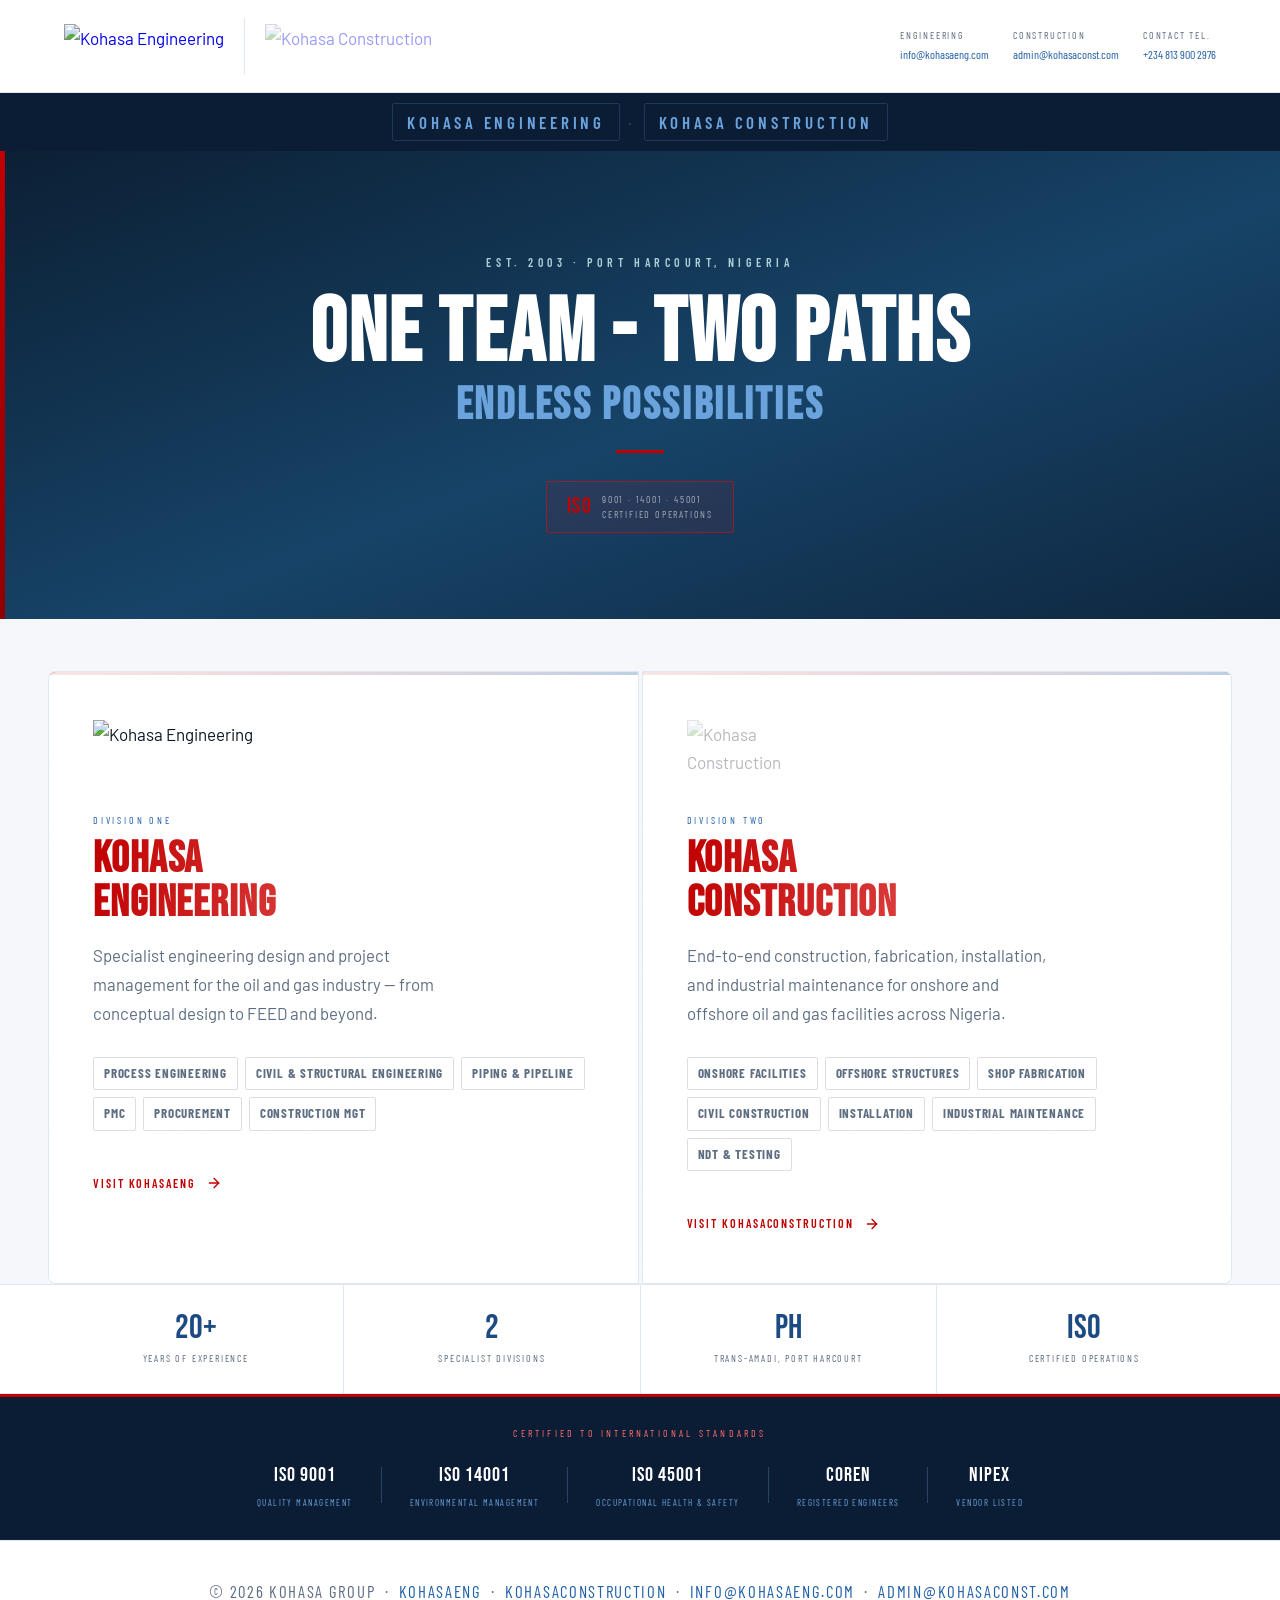
==== commit 1ed6af13: "Refine site visuals and hero imagery Co-authored-by: Copilot <223556219+Copilot@users.noreply.github" ====
--- a/index.html
+++ b/index.html
@@ -20,6 +20,7 @@
   --blue-900:#0B1C35;--blue-800:#102747;--blue-700:#163660;
   --blue-600:#1C4A82;--blue-500:#2260A8;--blue-400:#3A7BC8;
   --blue-300:#6BA3DC;--blue-100:#E8F0FA;--blue-50:#F3F7FD;
+  --red:#C00000;--red-light:#FF6B6B;--red-dark:#900000;
   --ink:#0E1823;--ink2:#2D3A48;--mist:#5E6E82;
   --silver:#C8D4E0;--bg:#F5F7FA;--bg2:#FFFFFF;--bg3:#EDF1F7;
   --font-display:'Bebas Neue',sans-serif;
@@ -91,6 +92,12 @@
   background:linear-gradient(160deg,var(--blue-900) 0%,var(--blue-700) 55%,var(--blue-800) 100%);
   overflow:hidden;
 }
+.hero-bg{
+  position:absolute;inset:0;
+  background-image:url('https://kohasaeng.com/wp-content/uploads/2024/10/process.png');
+  background-size:cover;background-position:center;
+  opacity:0.18;
+}
 .hero::before{
   content:'';position:absolute;inset:0;
   background:url("data:image/svg+xml,%3Csvg width='60' height='60' viewBox='0 0 60 60' xmlns='http://www.w3.org/2000/svg'%3E%3Cg fill='none'%3E%3Cg fill='%23ffffff' fill-opacity='0.025'%3E%3Cpath d='M36 34v-4h-2v4h-4v2h4v4h2v-4h4v-2h-4zm0-30V0h-2v4h-4v2h4v4h2V6h4V4h-4zM6 34v-4H4v4H0v2h4v4h2v-4h4v-2H6zM6 4V0H4v4H0v2h4v4h2V6h4V4H6z'/%3E%3C/g%3E%3C/g%3E%3C/svg%3E");opacity:0.4;
@@ -119,7 +126,50 @@
 .slogan-dot{color:var(--blue-400);margin:12px 0;display:block;font-family:var(--font-condensed);font-size:18px;letter-spacing:0.3em}
 .slogan-line2{font-family:var(--font-display);font-size:clamp(24px,4vw,54px);line-height:1;letter-spacing:0.06em;color:var(--blue-300);display:block}
 .slogan-sub{font-family:var(--font-condensed);font-size:11px;letter-spacing:0.16em;text-transform:uppercase;color:rgba(255,255,255,0.35);margin-top:24px}
-
+.hero::before{
+  content:'';position:absolute;inset:0;
+  background:linear-gradient(160deg,rgba(13,38,51,0.94) 0%,rgba(24,94,119,0.84) 55%,rgba(13,38,51,0.93) 100%);
+  z-index:1;
+}
+/* Red left-edge accent bar */
+.hero::after{
+  content:'';position:absolute;left:0;top:0;bottom:0;width:5px;
+  background:linear-gradient(180deg,var(--red) 0%,var(--red-dark) 100%);
+  z-index:2;
+}
+.hero-est{font-family:var(--font-condensed);font-size:12px;font-weight:600;letter-spacing:0.38em;text-transform:uppercase;color:rgba(186,224,227,0.9);margin-bottom:20px;position:relative;z-index:3;opacity:0;animation:fadeUp 0.6s ease forwards 0.2s}
+.hero-title{font-family:var(--font-display);font-size:clamp(40px,7vw,96px);line-height:0.92;letter-spacing:0.02em;color:#fff;position:relative;z-index:3;opacity:0;animation:fadeUp 0.8s ease forwards 0.4s;font-weight:700}
+.hero-title span{display:block;font-size:clamp(22px,3.5vw,52px);color:var(--blue-300);margin-top:10px;letter-spacing:0.06em}
+.hero-divider{width:48px;height:3px;background:var(--red);margin:24px auto 0;position:relative;z-index:3;opacity:0;animation:fadeIn 1s ease forwards 0.8s}
+
+.hero-iso{
+  display:inline-flex;align-items:center;gap:10px;
+  margin-top:28px;padding:10px 20px;
+  border:1px solid rgba(255,0,0,0.5);border-radius:3px;
+  background:rgba(255,0,0,0.08);
+  position:relative;z-index:3;
+  opacity:0;animation:fadeUp 0.8s ease forwards 1s;
+}
+.hero-est{font-family:var(--font-condensed);font-size:12px;font-weight:600;letter-spacing:0.38em;text-transform:uppercase;color:rgba(186,224,227,0.9);margin-bottom:20px;position:relative;z-index:3;opacity:0;animation:fadeUp 0.6s ease forwards 0.2s}
+.hero-title{font-family:var(--font-display);font-size:clamp(40px,7vw,96px);line-height:0.92;letter-spacing:0.02em;color:#fff;position:relative;z-index:3;opacity:0;animation:fadeUp 0.8s ease forwards 0.4s;font-weight:700}
+.hero-title span{display:block;font-size:clamp(22px,3.5vw,52px);color:var(--blue-300);margin-top:10px;letter-spacing:0.06em}
+.hero-divider{width:48px;height:3px;background:var(--red);margin:24px auto 0;position:relative;z-index:3;opacity:0;animation:fadeIn 1s ease forwards 0.8s}
+/* ISO badge in hero */
+.hero-iso{
+  display:inline-flex;align-items:center;gap:10px;
+  margin-top:28px;padding:10px 20px;
+  border:1px solid rgba(255,0,0,0.5);border-radius:3px;
+  background:rgba(255,0,0,0.08);
+  position:relative;z-index:3;
+  opacity:0;animation:fadeUp 0.8s ease forwards 1s;
+}
+.hero-iso-badge{
+  font-family:var(--font-display);font-size:22px;color:var(--red);letter-spacing:0.06em;line-height:1;
+}
+.hero-iso-text{
+  font-family:var(--font-condensed);font-size:10px;letter-spacing:0.18em;text-transform:uppercase;
+  color:rgba(255,255,255,0.55);line-height:1.5;text-align:left;
+}
 /* ── DIVISION CARDS — logo replaces icon box + numbers removed ── */
 .divisions-wrap{padding:52px 48px 0;max-width:1280px;margin:0 auto}
 .divisions{display:grid;grid-template-columns:1fr 1fr;gap:3px}
@@ -128,11 +178,15 @@
   padding:48px 44px;text-decoration:none;color:inherit;
   position:relative;overflow:hidden;transition:all 0.35s ease;display:block;
 }
+.div-card-bg{position:absolute;inset:0;z-index:0;background-size:cover;background-position:center;pointer-events:none;transition:transform 0.5s ease}
+.div-card-bg-engineering{background-image:linear-gradient(100deg,rgba(255,255,255,0.9) 0%,rgba(255,255,255,0.78) 58%,rgba(255,255,255,0.66) 100%),url('https://kohasaeng.com/wp-content/uploads/2024/10/process.png')}
+.div-card-bg-construction{background-image:linear-gradient(100deg,rgba(255,255,255,0.9) 0%,rgba(255,255,255,0.78) 58%,rgba(255,255,255,0.66) 100%),url('https://drive.google.com/thumbnail?id=1X-9cyJ63ybrYZGvbLMMlKLDv6gIdboms&sz=w1400')}
+.div-card>*:not(.div-card-bg){position:relative;z-index:1}
 .div-card:first-child{border-radius:8px 0 0 8px}
 .div-card:last-child{border-radius:0 8px 8px 0}
-.div-card::before{content:'';position:absolute;top:0;left:0;right:0;height:3px;background:linear-gradient(90deg,var(--blue-500),var(--blue-400));transform:scaleX(0);transform-origin:left;transition:transform 0.4s ease}
+.div-card::before{content:'';position:absolute;top:0;left:0;right:0;height:3px;background:linear-gradient(90deg,var(--red),var(--blue-500));}
 .div-card:hover{border-color:rgba(34,96,168,0.35);transform:translateY(-3px);box-shadow:0 12px 40px rgba(22,54,96,0.12)}
-.div-card:hover::before{transform:scaleX(1)}
+.div-card:hover .div-card-bg{transform:scale(1.035)}
 
 /* ── Logo in card (replaces generic icon + number) ── */
 .card-logo{
@@ -147,9 +201,9 @@
 .card-title{font-family:var(--font-display);font-size:clamp(32px,3.5vw,44px);line-height:1;letter-spacing:0.02em;color:var(--ink);margin-bottom:16px}
 .card-desc{font-size:14px;font-weight:300;color:var(--mist);line-height:1.8;margin-bottom:28px;max-width:360px}
 .card-pills{display:flex;flex-wrap:wrap;gap:7px;margin-bottom:36px}
-.pill{font-family:var(--font-condensed);font-size:10px;letter-spacing:0.1em;text-transform:uppercase;color:var(--mist);border:1px solid rgba(94,110,130,0.22);border-radius:2px;padding:4px 9px;transition:all 0.25s}
+.pill{font-family:var(--font-condensed);font-size:13px;font-weight:700;letter-spacing:0.06em;text-transform:uppercase;color:var(--mist);border:1px solid rgba(94,110,130,0.22);border-radius:2px;padding:5px 10px;transition:all 0.25s}
 .div-card:hover .pill{border-color:rgba(34,96,168,0.25);color:var(--ink2)}
-.card-cta{display:inline-flex;align-items:center;gap:10px;font-family:var(--font-condensed);font-size:12px;font-weight:600;letter-spacing:0.16em;text-transform:uppercase;color:var(--blue-600);transition:gap 0.3s}
+.card-cta{display:inline-flex;align-items:center;gap:10px;font-family:var(--font-condensed);font-size:12px;font-weight:600;letter-spacing:0.16em;text-transform:uppercase;color:var(--red);transition:gap 0.3s}
 .div-card:hover .card-cta{gap:16px}
 .card-cta svg{width:16px;height:16px;stroke:currentColor;fill:none;stroke-width:2;stroke-linecap:round}
 
@@ -159,6 +213,16 @@
 .stat:last-child{border-right:none}
 .stat-num{font-family:var(--font-display);font-size:34px;color:var(--blue-600);line-height:1}
 .stat-lbl{font-family:var(--font-condensed);font-size:10px;letter-spacing:0.18em;text-transform:uppercase;color:var(--mist);margin-top:5px}
+
+/* ── ISO certification strip ── */
+.iso-strip{background:var(--blue-900);border-top:3px solid var(--red);border-bottom:1px solid var(--border);padding:28px 48px}
+.iso-strip-inner{max-width:1280px;margin:0 auto}
+.iso-label{font-family:var(--font-condensed);font-size:10px;letter-spacing:0.32em;text-transform:uppercase;color:var(--red-light);margin-bottom:18px;text-align:center}
+.iso-certs{display:flex;align-items:center;justify-content:center;flex-wrap:wrap;gap:0}
+.iso-cert{display:flex;flex-direction:column;align-items:center;padding:0 28px;gap:4px}
+.iso-num{font-family:var(--font-display);font-size:20px;color:#fff;letter-spacing:0.05em}
+.iso-desc{font-family:var(--font-condensed);font-size:9px;letter-spacing:0.16em;text-transform:uppercase;color:var(--blue-300)}
+.iso-sep{width:1px;height:36px;background:rgba(107,163,220,0.3)}
 
 /* ── Footer ── */
 footer{text-align:center;padding:36px 24px;border-top:1px solid var(--border);background:var(--bg2)}
@@ -175,9 +239,12 @@
   .div-card{padding:40px 32px}
   .header-logo-link{padding:6px 14px}
   .header-logo-link img{height:38px}
+  .header-contact{width:100%}
+  .contact-grid{justify-content:center}
+  .contact-item{text-align:center}
 }
 @media(max-width:768px){
-  header{padding:14px 20px;flex-direction:column;align-items:flex-start;gap:14px}
+  header{padding:14px 20px;flex-direction:column;align-items:center;gap:14px}
   .header-logos{gap:0;width:100%}
   .header-logo-link{padding:4px 12px;flex:1;justify-content:center}
   .header-logo-link:first-child{padding-left:6px}
@@ -195,6 +262,10 @@
   .div-card:last-child{border-radius:0 0 8px 8px}
   .div-card{padding:32px 24px}
   .card-logo{height:52px}
+  .iso-strip{padding:20px 16px}
+  .iso-cert{padding:0 14px}
+  .iso-num{font-size:16px}
+  .iso-certs{gap:8px 0}
   .stats{flex-wrap:wrap;padding:0 20px}
   .stat{flex:1 1 50%;border-right:none;border-bottom:1px solid var(--border)}
   .stat:nth-child(3),.stat:nth-child(4){border-bottom:none}
@@ -209,6 +280,7 @@
   .group-bar a{padding:3px 10px}
 }
 </style>
+<link rel="stylesheet" href="site-wide.css">
 </head>
 <body>
 
@@ -231,9 +303,9 @@
            onerror="this.style.opacity='0.4';this.alt='Kohasa Construction'">
     </a>
     <!-- Group name → stays on/leads to this landing page -->
-    <a href="/" class="header-logo-link" title="Kohasa Group of Companies" style="font-family:var(--font-display);font-size:clamp(14px,2vw,20px);letter-spacing:0.06em;color:var(--ink);flex-direction:column;line-height:1;gap:2px;white-space:nowrap">
+    <!-- <a href="/" class="header-logo-link" title="Kohasa Group of Companies" style="font-family:var(--font-display);font-size:clamp(14px,2vw,20px);letter-spacing:0.06em;color:var(--ink);flex-direction:column;line-height:1;gap:2px;white-space:nowrap">
       KOHASA<span style="font-family:var(--font-condensed);font-size:9px;letter-spacing:0.22em;color:var(--blue-500);text-transform:uppercase;margin-top:3px">GROUP OF COMPANIES</span>
-    </a>
+    </a> -->
   </div>
   <div class="header-contact">
     <div class="contact-grid">
@@ -255,8 +327,8 @@
 
 <!-- Group nav bar -->
 <div class="group-bar">
-  <a href="/">Kohasa Group</a>
-  <span class="sep">·</span>
+  <!-- <a href="/">Kohasa Group</a> -->
+  <!-- <span class="sep">·</span> -->
   <a href="/kohasaeng-homepage">Kohasa Engineering</a>
   <span class="sep">·</span>
   <a href="/kohasaconstruction-homepage">Kohasa Construction</a>
@@ -264,9 +336,18 @@
 
 <main>
   <section class="hero">
+    <div class="hero-bg" aria-hidden="true"></div>
     <p class="hero-est">Est. 2003 · Port Harcourt, Nigeria</p>
-    <h1 class="hero-title">ONE TEAM - TWO DIVISIONS<span>ONE STANDARD - ENDLESS POSSIBILITIES</span></h1>
+    <h1 class="hero-title">ONE TEAM - TWO PATHS<span>ENDLESS POSSIBILITIES</span></h1>
     <div class="hero-divider"></div>
+    <!-- ISO Certificate — must be visible per client review -->
+    <div class="hero-iso">
+      <div class="hero-iso-badge">ISO</div>
+      <div class="hero-iso-text">
+        9001 · 14001 · 45001<br>
+        Certified Operations
+      </div>
+    </div>
   </section>
 
 
@@ -275,6 +356,7 @@
   <div class="divisions-wrap">
     <div class="divisions">
       <a href="/kohasaeng-homepage" class="div-card">
+        <span class="div-card-bg div-card-bg-engineering" aria-hidden="true"></span>
         <!-- Engineering logo replaces generic house icon + "01" -->
         <img
           src="https://drive.google.com/thumbnail?id=1r__-mLttRfHxNnIBa6eSXWG81jdgNF5y&sz=w400"
@@ -285,7 +367,7 @@
         <h2 class="card-title">KOHASA<br>ENGINEERING</h2>
         <p class="card-desc">Specialist engineering design and project management for the oil and gas industry — from conceptual design to FEED and beyond.</p>
         <div class="card-pills">
-          <span class="pill">Process Engineering</span><span class="pill">Civil & Structural</span>
+          <span class="pill">Process Engineering</span><span class="pill">Civil &amp; Structural Engineering</span>
           <span class="pill">Piping & Pipeline</span><span class="pill">PMC</span>
           <span class="pill">Procurement</span><span class="pill">Construction Mgt</span>
         </div>
@@ -293,6 +375,7 @@
       </a>
 
       <a href="/kohasaconstruction-homepage" class="div-card">
+        <span class="div-card-bg div-card-bg-construction" aria-hidden="true"></span>
         <!-- Construction logo replaces generic hexagon icon + "02" -->
         <img
           src="https://drive.google.com/thumbnail?id=149LEx84gGeRgpYw9gJ3u1e4w8W-I6AcC&sz=w400"
@@ -302,11 +385,11 @@
           onerror="this.style.opacity='0.3'">
         <p class="card-eyebrow">Division Two</p>
         <h2 class="card-title">KOHASA<br>CONSTRUCTION</h2>
-        <p class="card-desc">End-to-end construction, fabrication, and industrial maintenance for onshore and offshore oil and gas facilities across Nigeria.</p>
+        <p class="card-desc">End-to-end construction, fabrication, installation, and industrial maintenance for onshore and offshore oil and gas facilities across Nigeria.</p>
         <div class="card-pills">
           <span class="pill">Onshore Facilities</span><span class="pill">Offshore Structures</span>
           <span class="pill">Shop Fabrication</span><span class="pill">Civil Construction</span>
-          <span class="pill">Industrial Maintenance</span><span class="pill">NDT & Testing</span>
+          <span class="pill">Installation</span><span class="pill">Industrial Maintenance</span><span class="pill">NDT & Testing</span>
         </div>
         <span class="card-cta">Visit KohasaConstruction <svg viewBox="0 0 24 24"><line x1="5" y1="12" x2="19" y2="12"/><polyline points="12 5 19 12 12 19"/></svg></span>
       </a>
@@ -319,6 +402,23 @@
     <div class="stat"><div class="stat-num">PH</div><div class="stat-lbl">Trans-Amadi, Port Harcourt</div></div>
     <div class="stat"><div class="stat-num">ISO</div><div class="stat-lbl">Certified Operations</div></div>
   </div>
+
+  <div class="iso-strip">
+    <div class="iso-strip-inner">
+      <div class="iso-label">Certified to International Standards</div>
+      <div class="iso-certs">
+        <div class="iso-cert"><span class="iso-num">ISO 9001</span><span class="iso-desc">Quality Management</span></div>
+        <div class="iso-sep"></div>
+        <div class="iso-cert"><span class="iso-num">ISO 14001</span><span class="iso-desc">Environmental Management</span></div>
+        <div class="iso-sep"></div>
+        <div class="iso-cert"><span class="iso-num">ISO 45001</span><span class="iso-desc">Occupational Health &amp; Safety</span></div>
+        <div class="iso-sep"></div>
+        <div class="iso-cert"><span class="iso-num">COREN</span><span class="iso-desc">Registered Engineers</span></div>
+        <div class="iso-sep"></div>
+        <div class="iso-cert"><span class="iso-num">NIPEX</span><span class="iso-desc">Vendor Listed</span></div>
+      </div>
+    </div>
+  </div>
 </main>
 
 <footer>
--- a/site-wide.css
+++ b/site-wide.css
@@ -0,0 +1,322 @@
+:root {
+  --red: #C00000;
+  --red-dark: #900000;
+  --red-light: #FF6B6B;
+  --brand-gradient: linear-gradient(100deg, var(--red) 0%, #E04A4A 55%, var(--blue-600) 100%);
+  --gold: var(--red);
+  --bg: #FFFFFF;
+  --bg2: #FFFFFF;
+  --bg3: #F5F7FA;
+  --bg4: #EDF1F7;
+}
+
+body {
+  font-size: 17px;
+  line-height: 1.65;
+}
+
+body p:not([class*="eyebrow"]):not(.hero-est):not([class*="-lbl"]):not([class*="label"]) {
+  font-size: clamp(16px, 1.05rem, 18px) !important;
+  font-weight: 400 !important;
+  line-height: 1.75;
+}
+
+body :is(h3, h4) {
+  font-size: max(19px, 1em) !important;
+  font-weight: 700 !important;
+  line-height: 1.3;
+}
+
+body :is(.proj-tags, .pr-tags) {
+  gap: 8px;
+  margin-bottom: 14px;
+}
+
+body .ptag {
+  padding: 6px 11px;
+  border-color: rgba(192, 0, 0, 0.3);
+  background: #FFFFFF;
+  color: var(--red-dark);
+  font-size: 13px !important;
+  font-weight: 700;
+  letter-spacing: 0.06em;
+  line-height: 1.3;
+}
+
+body .sl-tags {
+  gap: 9px;
+}
+
+body .svc-line .sl-tag,
+body .svc-line:hover .sl-tag {
+  padding: 7px 11px;
+  border-color: rgba(192, 0, 0, 0.3);
+  background: #FFF7F7;
+  color: var(--red-dark);
+  font-size: 14px;
+  font-weight: 700;
+  letter-spacing: 0.04em;
+  line-height: 1.35;
+}
+
+body :is(.proj-meta, .pr-meta) {
+  gap: 16px;
+}
+
+body :is(.proj-meta, .pr-meta) dl dt {
+  margin-bottom: 5px;
+  color: var(--blue-600);
+  font-size: 12px !important;
+  font-weight: 700;
+  letter-spacing: 0.1em;
+}
+
+body :is(.proj-meta, .pr-meta) dl dd {
+  color: var(--ink);
+  font-size: 16px !important;
+  font-weight: 600;
+  line-height: 1.45;
+}
+
+body :is(.nav-links a, .nav-dropdown a, .top-bar, .group-bar, .btn, button, input, textarea, select) {
+  font-size: max(14px, 1em);
+  font-weight: 600;
+}
+
+.hero-accent,
+.svc-card::after,
+.div-card::before {
+  background: linear-gradient(90deg, var(--red), var(--blue-500)) !important;
+}
+
+.hero-title-accent {
+  display: inline-block;
+  background: var(--brand-gradient);
+  background-clip: text;
+  -webkit-background-clip: text;
+  color: transparent;
+}
+
+:is(h2.heading, h2.section-heading, h2.card-title) {
+  background-image: var(--brand-gradient);
+  background-clip: text;
+  -webkit-background-clip: text;
+  color: transparent !important;
+}
+
+:is(
+  .heading[style*="color:#fff"],
+  .heading[style*="color: #fff"],
+  .hse-text .heading,
+  .group-text .heading,
+  .about-text .heading,
+  .yard-text .heading,
+  .dark-section .section-heading
+) {
+  background-image: none;
+  -webkit-text-fill-color: #FFFFFF;
+  color: #FFFFFF !important;
+}
+
+.svc-line {
+  transition: background-color 0.3s ease, border-color 0.3s ease, box-shadow 0.3s ease;
+}
+
+.svc-line::before {
+  background: linear-gradient(180deg, var(--red), var(--blue-500));
+}
+
+.svc-line:hover {
+  border-color: rgba(192, 0, 0, 0.38);
+  background-color: #FFFCFC;
+  box-shadow: 0 8px 26px rgba(192, 0, 0, 0.08);
+}
+
+.svc-line:hover .sl-letter {
+  color: rgba(192, 0, 0, 0.18);
+}
+
+@media (hover: hover) {
+  :is(
+    .info-card,
+    .cap-card,
+    .svc-card,
+    .cred-card,
+    .rel-card,
+    .proj-card,
+    .proj-row,
+    .pstep,
+    .stat-cell,
+    .yard-spec,
+    .hse-stat,
+    .group-entity,
+    .div-entry
+  ) {
+    transition: background-color 0.3s ease, border-color 0.3s ease, box-shadow 0.3s ease, transform 0.3s ease;
+  }
+
+  :is(.info-card, .cap-card, .svc-card, .cred-card, .rel-card, .proj-card, .proj-row, .pstep, .div-entry):hover {
+    border-color: rgba(192, 0, 0, 0.38) !important;
+    background-color: #FFFCFC;
+    box-shadow: inset 3px 0 0 var(--red), 0 8px 26px rgba(192, 0, 0, 0.08);
+    transform: translateY(-2px);
+  }
+
+  :is(.yard-spec, .hse-stat, .group-entity, .stat-cell):hover {
+    border-color: rgba(255, 107, 107, 0.48);
+    background-color: rgba(192, 0, 0, 0.1);
+    box-shadow: inset 3px 0 0 var(--red), 0 8px 26px rgba(192, 0, 0, 0.12);
+    transform: translateY(-2px);
+  }
+
+  :is(.info-card, .cap-card)::after {
+    background: linear-gradient(90deg, var(--red), var(--blue-500)) !important;
+  }
+
+  :is(.proj-card, .proj-row)::before {
+    background: linear-gradient(180deg, var(--red), var(--blue-500)) !important;
+  }
+
+  .pstep:hover .pstep-num,
+  .svc-card:hover .svc-icon {
+    border-color: rgba(192, 0, 0, 0.45);
+    background-color: #FFF1F1;
+    color: var(--red);
+  }
+
+  .hse-stat:hover .hse-stat-num,
+  .yard-spec:hover .yard-spec-num {
+    color: var(--red-light);
+  }
+
+  .client-chip:hover {
+    border-color: var(--red);
+  }
+}
+
+.btn-primary,
+.btn-white {
+  background: var(--red);
+  color: #FFFFFF;
+  border-color: var(--red);
+}
+
+.btn-primary:hover,
+.btn-white:hover {
+  background: var(--red-dark);
+  border-color: var(--red-dark);
+  color: #FFFFFF;
+}
+
+.btn-outline {
+  background: transparent;
+  color: var(--red);
+  border-color: var(--red);
+}
+
+.btn-outline-white {
+  background: var(--red);
+  color: #FFFFFF;
+  border-color: var(--red);
+}
+
+.btn-outline:hover,
+.btn-outline-white:hover {
+  background: var(--red);
+  border-color: var(--red);
+  color: #FFFFFF;
+}
+
+.btn:focus-visible {
+  outline: 3px solid rgba(192, 0, 0, 0.35);
+  outline-offset: 3px;
+}
+
+.clients-marquee {
+  overflow: hidden;
+  margin-top: 36px;
+  -webkit-mask-image: linear-gradient(90deg, transparent, #000 4%, #000 96%, transparent);
+  mask-image: linear-gradient(90deg, transparent, #000 4%, #000 96%, transparent);
+}
+
+.clients-track {
+  display: flex;
+  width: max-content;
+  animation: client-marquee 55s linear infinite;
+}
+
+.clients-grid {
+  display: flex;
+  flex: 0 0 auto;
+  flex-wrap: nowrap;
+  gap: 14px;
+  margin-top: 0;
+  padding-right: 14px;
+}
+
+.client-chip {
+  display: flex;
+  flex-direction: column;
+  min-width: 190px;
+  min-height: 82px;
+  align-items: center;
+  justify-content: center;
+  gap: 10px;
+  padding: 12px 16px;
+  background: #FFFFFF;
+  border: 1px solid var(--border);
+  border-bottom: 3px solid var(--red);
+  border-radius: 4px;
+  color: var(--ink2);
+  text-align: center;
+  transition: box-shadow 0.2s ease, transform 0.2s ease;
+}
+
+.client-chip img {
+  width: auto;
+  max-width: 132px;
+  height: 38px;
+  object-fit: contain;
+}
+
+.client-chip span {
+  font-family: var(--font-condensed);
+  font-size: 13px;
+  font-weight: 700;
+  letter-spacing: 0.04em;
+  line-height: 1.2;
+  text-transform: uppercase;
+}
+
+.client-chip:hover {
+  border-color: var(--blue-500);
+  box-shadow: 0 8px 24px rgba(11, 28, 53, 0.12);
+  transform: translateY(-2px);
+}
+
+.clients-marquee:hover .clients-track,
+.clients-marquee:focus-within .clients-track {
+  animation-play-state: paused;
+}
+
+@keyframes client-marquee {
+  to {
+    transform: translateX(-50%);
+  }
+}
+
+@media (prefers-reduced-motion: reduce) {
+  .clients-marquee {
+    overflow-x: auto;
+    -webkit-mask-image: none;
+    mask-image: none;
+  }
+
+  .clients-track {
+    animation: none;
+  }
+
+  .clients-grid[aria-hidden="true"] {
+    display: none;
+  }
+}
